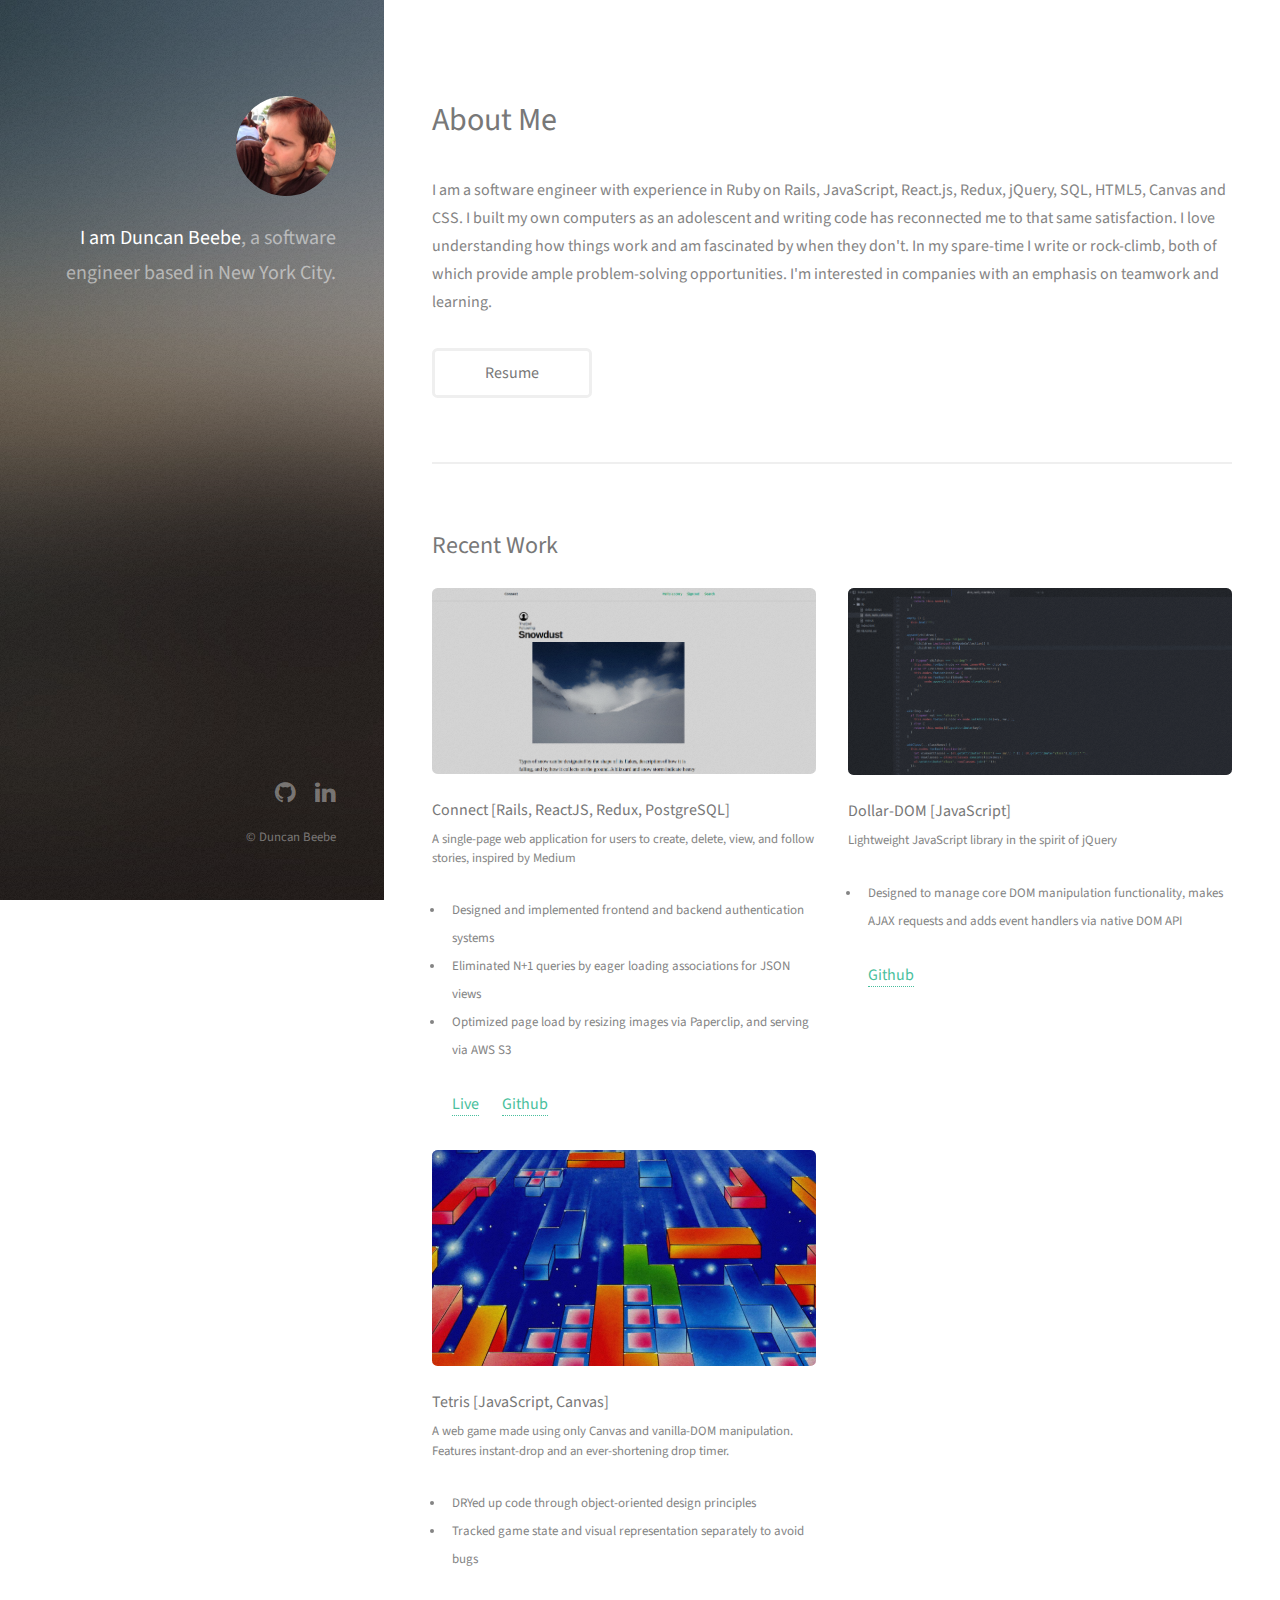
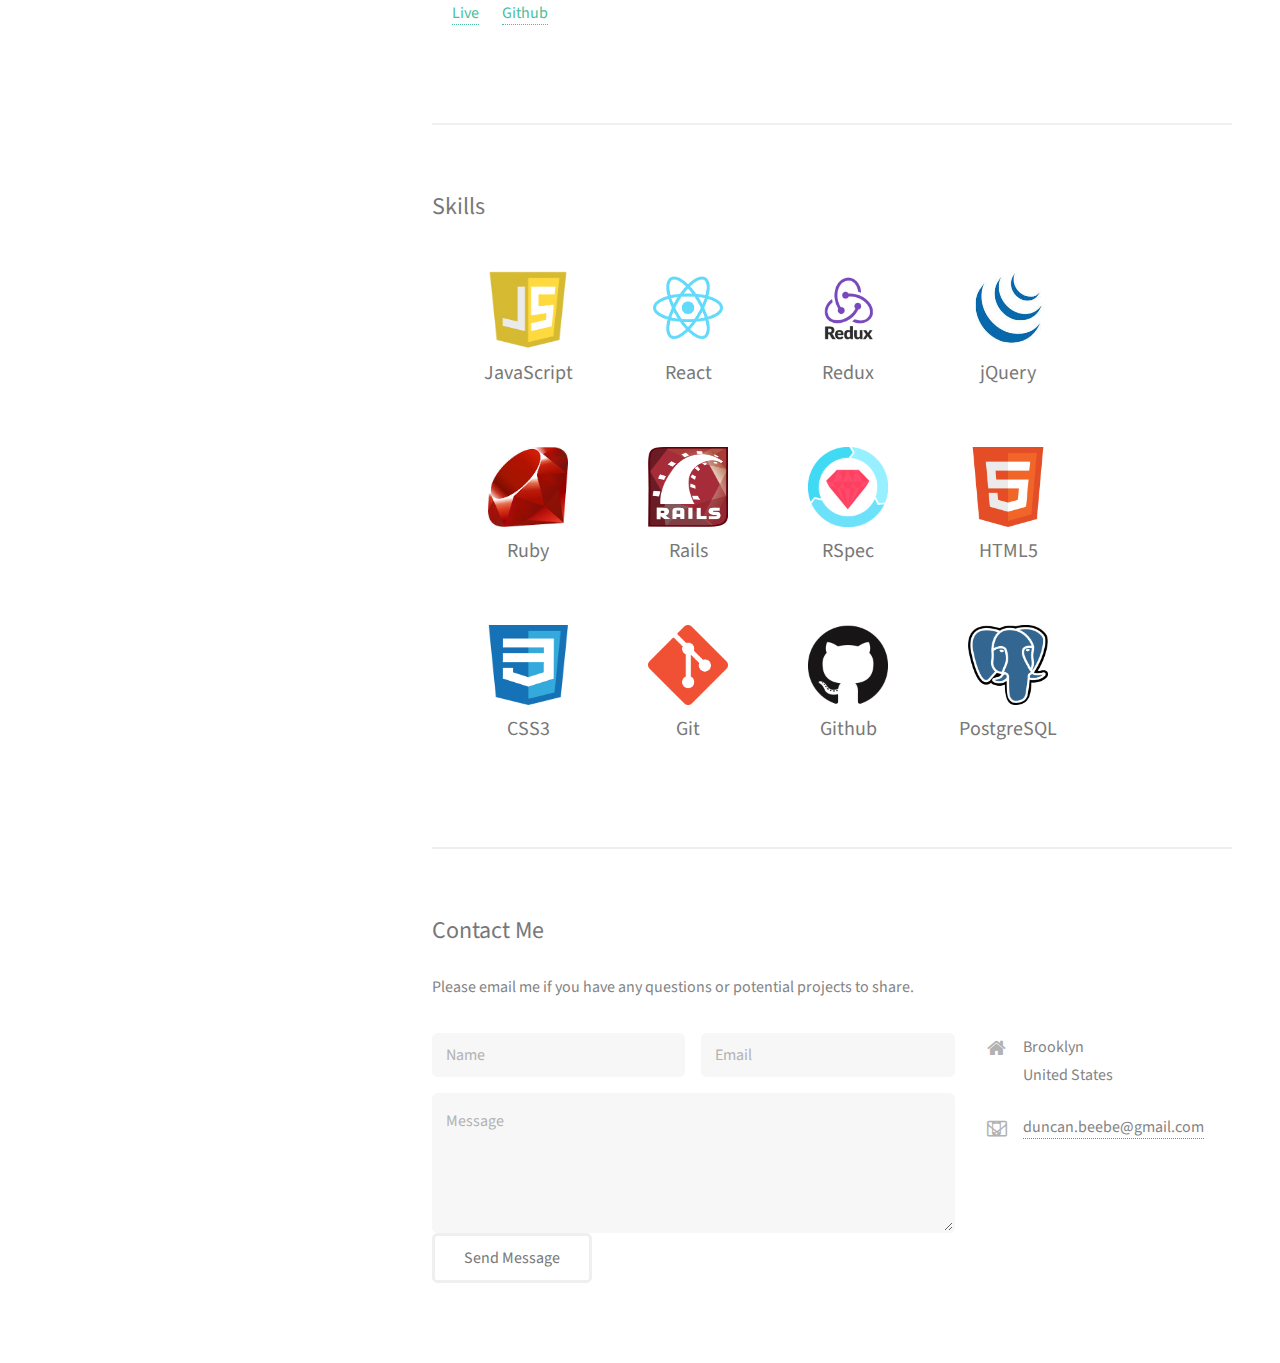
==== index.html @ 9288ba6b "update link" ====
<!DOCTYPE HTML>
<html>
	<head>
		<title>Duncan Beebe Portfolio</title>
		<meta charset="utf-8" />
		<meta name="viewport" content="width=device-width, initial-scale=1" />
		<!--[if lte IE 8]><script src="assets/js/ie/html5shiv.js"></script><![endif]-->
		<link rel="stylesheet" href="assets/css/main.css" />
		<link rel="apple-touch-icon" sizes="152x152" href="/apple-touch-icon.png">
		<link rel="icon" type="image/png" href="/favicon-32x32.png" sizes="32x32">
		<link rel="icon" type="image/png" href="/favicon-16x16.png" sizes="16x16">
		<link rel="manifest" href="/manifest.json">
		<link rel="mask-icon" href="/safari-pinned-tab.svg" color="#5bbad5">
		<meta name="theme-color" content="#ffffff">
		<!--[if lte IE 8]><link rel="stylesheet" href="assets/css/ie8.css" /><![endif]-->
		<base target="_top">
	</head>
	<body id="top">

		<!-- Header -->
			<header id="header">
				<div class="inner">
					<a href="#" class="image avatar"><img src="images/profile.jpeg" alt="" /></a>
					<h1><strong>I am Duncan Beebe</strong>,<br />
					a software engineer based in<br />
					New York City.</h1>
				</div>
			</header>

		<!-- Main -->
			<div id="main">

				<!-- One -->
					<section id="one">
						<header class="major">
							<h2>About Me</h2>
						</header>
						<p>I am a software engineer with experience in Ruby on Rails, JavaScript, React.js, Redux, jQuery, SQL, HTML5, Canvas and CSS. I built my own computers as an adolescent and writing code has reconnected me to that same satisfaction. I love understanding how things work and am fascinated by when they don't. In my spare-time I write or rock-climb, both of which provide ample problem-solving opportunities. I'm interested in companies with an emphasis on teamwork and learning.</p>
						<ul class="actions">
							<li><a href="assets/resources/resume.pdf" class="button">Resume</a></li>
						</ul>
					</section>

				<!-- Two -->
					<section id="two">
						<h2>Recent Work</h2>
						<div class="row">
							<article class="6u 12u$(xsmall) work-item">
								<a href="images/fulls/connect-screen.png" class="image fit thumb"><img src="images/thumbs/connect-screen-thumb.png" alt="" /></a>
								<h3>Connect [Rails, ReactJS, Redux, PostgreSQL]</h3>
								<p>A single-page web application for users to create, delete, view, and follow stories, inspired by Medium</p>
								<br>
								<p>
									<ul class='project_description'>
										<li>Designed and implemented frontend and backend authentication systems</li>
										<li>Eliminated N+1 queries by eager loading associations for JSON views</li>
										<li>Optimized page load by resizing images via Paperclip, and serving via AWS S3</li>
									</ul>
								</P>
								<a class='project_a'href="http://www.connect-app.org/">Live</a>
								<a class='project_a'href="https://github.com/duncanbb/connect">Github</a>
							</article>
							<article class="6u$ 12u$(xsmall) work-item">
								<a href="images/fulls/dollar-dom.png" class="image fit thumb"><img src="images/thumbs/dollar-dom.png" alt="" /></a>
								<h3>Dollar-DOM [JavaScript]</h3>
								<p>Lightweight JavaScript library in the spirit of jQuery</p>
								<br>
								<p>
									<ul class='project_description'>
										<li>Designed to manage core DOM manipulation functionality, makes AJAX requests and adds event handlers via native DOM API</li>
									</ul>
								</p>
								<a class='project_a'href="https://github.com/duncanbb/Dollar_DOM">Github</a>
							</article>
							<article class="6u 12u$(xsmall) work-item">
								<a href="images/fulls/tetris.jpg" class="image fit thumb"><img src="images/thumbs/tetris.jpg" alt="" /></a>
								<h3>Tetris [JavaScript, Canvas]</h3>
								<p>A web game made using only Canvas and vanilla-DOM manipulation. Features instant-drop and an ever-shortening drop timer.
								</p>
								<br>
								<p>
									<ul class='project_description'>
										<li>DRYed up code through object-oriented design principles</li>
										<li>Tracked game state and visual representation separately to avoid bugs</li>
									</ul>
								</p>
								<a class='project_a'href="http://www.duncanbeebe.com/tetris">Live</a>
								<a class='project_a'href="https://github.com/duncanbb/tetris">Github</a>
							</article>
						</div>
						<!-- <ul class="actions">
							<li><a href="#" class="button">Full Portfolio</a></li>
						</ul> -->
					</section>

					<section id='skills'>
						<h2>Skills</h2>
						<ul class='skills-list group'>
							<li><img src="images/thumbs/javascript.png"/><h3>JavaScript</h3></li>
							<li><img src="images/thumbs/react.png"/><h3>React</h3></li>
							<li><img src="images/thumbs/redux.png"/><h3>Redux</h3></li>
							<li><img src="images/thumbs/jquery.jpeg"/><h3>jQuery</h3></li>
							<li><img src="images/thumbs/ruby.jpeg"/><h3>Ruby</h3></li>
							<li><img src="images/thumbs/rails.png"/><h3>Rails</h3></li>
							<li><img src="images/thumbs/rspec.png"/><h3>RSpec</h3></li>
							<li><img src="images/thumbs/HTML5.png"/><h3>HTML5</h3></li>
							<li><img src="images/thumbs/css.png"/><h3>CSS3</h3></li>
							<li><img src="images/thumbs/git.png"/><h3>Git<h3/></li>
							<li><img src="images/thumbs/github.png"/><h3>Github</h3></li>
							<li><img src="images/thumbs/postgresql.png"/><h3>PostgreSQL</h3></li>
						</ul>
					</section>

				<!-- Three -->
					<section id="three">
						<h2>Contact Me</h2>
						<p>Please email me if you have any questions or potential projects to share.</p>
						<div class="row">
							<div class="8u 12u$(small)">
								<form action="https://formspree.io/duncan.beebe@gmail.com" method="POST">
									<div class="row uniform 50%">
										<div class="6u 12u$(xsmall)"><input type="text" name="name" id="name" placeholder="Name" /></div>
										<div class="6u$ 12u$(xsmall)"><input type="email" name="email" id="email" placeholder="Email" /></div>
										<div class="12u$"><textarea name="message" id="message" placeholder="Message" rows="4"></textarea></div>
									</div>
									<ul class="actions">
										<li><input type="submit" value="Send Message" /></li>
									</ul>
								</form>
							</div>
							<div class="4u$ 12u$(small)">
								<ul class="labeled-icons">
									<li>
										<h3 class="icon fa-home"><span class="label">Address</span></h3>
										Brooklyn<br />
										United States
									</li>
									<li>
										<h3 class="icon fa-mobile"><span class="label">Phone</span></h3>
									</li>
									<li>
										<h3 class="icon fa-envelope-o"><span class="label">Email</span></h3>
										<a href="mailto:duncan.beebe@gmail.com">duncan.beebe@gmail.com</a>
									</li>
								</ul>
							</div>
						</div>
					</section>



			</div>

		<!-- Footer -->
			<footer id="footer">
				<div class="inner">
					<ul class="icons">
						<li><a href="https://github.com/duncanbb" class="icon fa-github"><span class="label">Github</span></a></li>
						<li><a href="https://www.linkedin.com/in/duncan-beebe-251503101" class="icon fa-linkedin"><span class="label">LinkedIn</span></a></li>
						<!-- <li><a href="#" class="icon fa-dribbble"><span class="label">Dribbble</span></a></li> -->
						<!-- <li><a href="#" class="icon fa-envelope-o"><span class="label">Email</span></a></li> -->
					</ul>
					<ul class="copyright">
						<li>&copy; Duncan Beebe</li>
					</ul>
				</div>
			</footer>

		<!-- Scripts -->
			<script src="assets/js/jquery.min.js"></script>
			<script src="assets/js/jquery.poptrox.min.js"></script>
			<script src="assets/js/skel.min.js"></script>
			<script src="assets/js/util.js"></script>
			<!--[if lte IE 8]><script src="assets/js/ie/respond.min.js"></script><![endif]-->
			<script src="assets/js/main.js"></script>

	</body>
</html>
---- assets/css/main.css ----
@import url("font-awesome.min.css");
@import url("https://fonts.googleapis.com/css?family=Source+Sans+Pro:400,400italic");

/*
	Strata by HTML5 UP
	html5up.net | @ajlkn
	Free for personal and commercial use under the CCA 3.0 license (html5up.net/license)
*/

/* Reset */

	html, body, div, span, applet, object, iframe, h1, h2, h3, h4, h5, h6, p, blockquote, pre, a, abbr, acronym, address, big, cite, code, del, dfn, em, img, ins, kbd, q, s, samp, small, strike, strong, sub, sup, tt, var, b, u, i, center, dl, dt, dd, ol, ul, li, fieldset, form, label, legend, table, caption, tbody, tfoot, thead, tr, th, td, article, aside, canvas, details, embed, figure, figcaption, footer, header, hgroup, menu, nav, output, ruby, section, summary, time, mark, audio, video {
		margin: 0;
		padding: 0;
		border: 0;
		font-size: 100%;
		font: inherit;
		vertical-align: baseline;
	}

	article, aside, details, figcaption, figure, footer, header, hgroup, menu, nav, section {
		display: block;
	}

	body {
		line-height: 1;
	}

	ol, ul {
		list-style: none;
	}

	blockquote, q {
		quotes: none;
	}

	blockquote:before, blockquote:after, q:before, q:after {
		content: '';
		content: none;
	}

	table {
		border-collapse: collapse;
		border-spacing: 0;
	}

	body {
		-webkit-text-size-adjust: none;
	}

/* Box Model */

	*, *:before, *:after {
		-moz-box-sizing: border-box;
		-webkit-box-sizing: border-box;
		box-sizing: border-box;
	}

/* Containers */

	.container {
		margin-left: auto;
		margin-right: auto;
	}

	.container.\31 25\25 {
		width: 100%;
		max-width: 1200px;
		min-width: 960px;
	}

	.container.\37 5\25 {
		width: 720px;
	}

	.container.\35 0\25 {
		width: 480px;
	}

	.container.\32 5\25 {
		width: 240px;
	}

	.container {
		width: 960px;
	}

	@media screen and (max-width: 1800px) {

		.container.\31 25\25 {
			width: 100%;
			max-width: 1200px;
			min-width: 960px;
		}

		.container.\37 5\25 {
			width: 720px;
		}

		.container.\35 0\25 {
			width: 480px;
		}

		.container.\32 5\25 {
			width: 240px;
		}

		.container {
			width: 960px;
		}

	}

	@media screen and (max-width: 1280px) {

		.container.\31 25\25 {
			width: 100%;
			max-width: 1200px;
			min-width: 960px;
		}

		.container.\37 5\25 {
			width: 720px;
		}

		.container.\35 0\25 {
			width: 480px;
		}

		.container.\32 5\25 {
			width: 240px;
		}

		.container {
			width: 960px;
		}

	}

	@media screen and (max-width: 980px) {

		.container.\31 25\25 {
			width: 100%;
			max-width: 1200px;
			min-width: 960px;
		}

		.container.\37 5\25 {
			width: 720px;
		}

		.container.\35 0\25 {
			width: 480px;
		}

		.container.\32 5\25 {
			width: 240px;
		}

		.container {
			width: 960px;
		}

	}

	@media screen and (max-width: 736px) {

		.container.\31 25\25 {
			width: 100%;
			max-width: 1200px;
			min-width: 960px;
		}

		.container.\37 5\25 {
			width: 720px;
		}

		.container.\35 0\25 {
			width: 480px;
		}

		.container.\32 5\25 {
			width: 240px;
		}

		.container {
			width: 960px;
		}

	}

	@media screen and (max-width: 480px) {

		.container.\31 25\25 {
			width: 100%;
			max-width: 1200px;
			min-width: 960px;
		}

		.container.\37 5\25 {
			width: 720px;
		}

		.container.\35 0\25 {
			width: 480px;
		}

		.container.\32 5\25 {
			width: 240px;
		}

		.container {
			width: 960px;
		}

	}

/* Grid */

	.row {
		border-bottom: solid 1px transparent;
		-moz-box-sizing: border-box;
		-webkit-box-sizing: border-box;
		box-sizing: border-box;
	}

	.row > * {
		float: left;
		-moz-box-sizing: border-box;
		-webkit-box-sizing: border-box;
		box-sizing: border-box;
	}

	.row:after, .row:before {
		content: '';
		display: block;
		clear: both;
		height: 0;
	}

	.row.uniform > * > :first-child {
		margin-top: 0;
	}

	.row.uniform > * > :last-child {
		margin-bottom: 0;
	}

	.row.\30 \25 > * {
		padding: 0 0 0 0em;
	}

	.row.\30 \25 {
		margin: 0 0 -1px 0em;
	}

	.row.uniform.\30 \25 > * {
		padding: 0em 0 0 0em;
	}

	.row.uniform.\30 \25 {
		margin: 0em 0 -1px 0em;
	}

	.row > * {
		padding: 0 0 0 2.5em;
	}

	.row {
		margin: 0 0 -1px -2.5em;
	}

	.row.uniform > * {
		padding: 2.5em 0 0 2.5em;
	}

	.row.uniform {
		margin: -2.5em 0 -1px -2.5em;
	}

	.row.\32 00\25 > * {
		padding: 0 0 0 5em;
	}

	.row.\32 00\25 {
		margin: 0 0 -1px -5em;
	}

	.row.uniform.\32 00\25 > * {
		padding: 5em 0 0 5em;
	}

	.row.uniform.\32 00\25 {
		margin: -5em 0 -1px -5em;
	}

	.row.\31 50\25 > * {
		padding: 0 0 0 3.75em;
	}

	.row.\31 50\25 {
		margin: 0 0 -1px -3.75em;
	}

	.row.uniform.\31 50\25 > * {
		padding: 3.75em 0 0 3.75em;
	}

	.row.uniform.\31 50\25 {
		margin: -3.75em 0 -1px -3.75em;
	}

	.row.\35 0\25 > * {
		padding: 0 0 0 1.25em;
	}

	.row.\35 0\25 {
		margin: 0 0 -1px -1.25em;
	}

	.row.uniform.\35 0\25 > * {
		padding: 1.25em 0 0 1.25em;
	}

	.row.uniform.\35 0\25 {
		margin: -1.25em 0 -1px -1.25em;
	}

	.row.\32 5\25 > * {
		padding: 0 0 0 0.625em;
	}

	.row.\32 5\25 {
		margin: 0 0 -1px -0.625em;
	}

	.row.uniform.\32 5\25 > * {
		padding: 0.625em 0 0 0.625em;
	}

	.row.uniform.\32 5\25 {
		margin: -0.625em 0 -1px -0.625em;
	}

	.\31 2u, .\31 2u\24 {
		width: 100%;
		clear: none;
		margin-left: 0;
	}

	.\31 1u, .\31 1u\24 {
		width: 91.6666666667%;
		clear: none;
		margin-left: 0;
	}

	.\31 0u, .\31 0u\24 {
		width: 83.3333333333%;
		clear: none;
		margin-left: 0;
	}

	.\39 u, .\39 u\24 {
		width: 75%;
		clear: none;
		margin-left: 0;
	}

	.\38 u, .\38 u\24 {
		width: 66.6666666667%;
		clear: none;
		margin-left: 0;
	}

	.\37 u, .\37 u\24 {
		width: 58.3333333333%;
		clear: none;
		margin-left: 0;
	}

	.\36 u, .\36 u\24 {
		width: 50%;
		clear: none;
		margin-left: 0;
	}

	.\35 u, .\35 u\24 {
		width: 41.6666666667%;
		clear: none;
		margin-left: 0;
	}

	.\34 u, .\34 u\24 {
		width: 33.3333333333%;
		clear: none;
		margin-left: 0;
	}

	.\33 u, .\33 u\24 {
		width: 25%;
		clear: none;
		margin-left: 0;
	}

	.\32 u, .\32 u\24 {
		width: 16.6666666667%;
		clear: none;
		margin-left: 0;
	}

	.\31 u, .\31 u\24 {
		width: 8.3333333333%;
		clear: none;
		margin-left: 0;
	}

	.\31 2u\24 + *,
	.\31 1u\24 + *,
	.\31 0u\24 + *,
	.\39 u\24 + *,
	.\38 u\24 + *,
	.\37 u\24 + *,
	.\36 u\24 + *,
	.\35 u\24 + *,
	.\34 u\24 + *,
	.\33 u\24 + *,
	.\32 u\24 + *,
	.\31 u\24 + * {
		clear: left;
	}

	.\-11u {
		margin-left: 91.66667%;
	}

	.\-10u {
		margin-left: 83.33333%;
	}

	.\-9u {
		margin-left: 75%;
	}

	.\-8u {
		margin-left: 66.66667%;
	}

	.\-7u {
		margin-left: 58.33333%;
	}

	.\-6u {
		margin-left: 50%;
	}

	.\-5u {
		margin-left: 41.66667%;
	}

	.\-4u {
		margin-left: 33.33333%;
	}

	.\-3u {
		margin-left: 25%;
	}

	.\-2u {
		margin-left: 16.66667%;
	}

	.\-1u {
		margin-left: 8.33333%;
	}

	@media screen and (max-width: 1800px) {

		.row > * {
			padding: 0 0 0 2.5em;
		}

		.row {
			margin: 0 0 -1px -2.5em;
		}

		.row.uniform > * {
			padding: 2.5em 0 0 2.5em;
		}

		.row.uniform {
			margin: -2.5em 0 -1px -2.5em;
		}

		.row.\32 00\25 > * {
			padding: 0 0 0 5em;
		}

		.row.\32 00\25 {
			margin: 0 0 -1px -5em;
		}

		.row.uniform.\32 00\25 > * {
			padding: 5em 0 0 5em;
		}

		.row.uniform.\32 00\25 {
			margin: -5em 0 -1px -5em;
		}

		.row.\31 50\25 > * {
			padding: 0 0 0 3.75em;
		}

		.row.\31 50\25 {
			margin: 0 0 -1px -3.75em;
		}

		.row.uniform.\31 50\25 > * {
			padding: 3.75em 0 0 3.75em;
		}

		.row.uniform.\31 50\25 {
			margin: -3.75em 0 -1px -3.75em;
		}

		.row.\35 0\25 > * {
			padding: 0 0 0 1.25em;
		}

		.row.\35 0\25 {
			margin: 0 0 -1px -1.25em;
		}

		.row.uniform.\35 0\25 > * {
			padding: 1.25em 0 0 1.25em;
		}

		.row.uniform.\35 0\25 {
			margin: -1.25em 0 -1px -1.25em;
		}

		.row.\32 5\25 > * {
			padding: 0 0 0 0.625em;
		}

		.row.\32 5\25 {
			margin: 0 0 -1px -0.625em;
		}

		.row.uniform.\32 5\25 > * {
			padding: 0.625em 0 0 0.625em;
		}

		.row.uniform.\32 5\25 {
			margin: -0.625em 0 -1px -0.625em;
		}

		.\31 2u\28xlarge\29, .\31 2u\24\28xlarge\29 {
			width: 100%;
			clear: none;
			margin-left: 0;
		}

		.\31 1u\28xlarge\29, .\31 1u\24\28xlarge\29 {
			width: 91.6666666667%;
			clear: none;
			margin-left: 0;
		}

		.\31 0u\28xlarge\29, .\31 0u\24\28xlarge\29 {
			width: 83.3333333333%;
			clear: none;
			margin-left: 0;
		}

		.\39 u\28xlarge\29, .\39 u\24\28xlarge\29 {
			width: 75%;
			clear: none;
			margin-left: 0;
		}

		.\38 u\28xlarge\29, .\38 u\24\28xlarge\29 {
			width: 66.6666666667%;
			clear: none;
			margin-left: 0;
		}

		.\37 u\28xlarge\29, .\37 u\24\28xlarge\29 {
			width: 58.3333333333%;
			clear: none;
			margin-left: 0;
		}

		.\36 u\28xlarge\29, .\36 u\24\28xlarge\29 {
			width: 50%;
			clear: none;
			margin-left: 0;
		}

		.\35 u\28xlarge\29, .\35 u\24\28xlarge\29 {
			width: 41.6666666667%;
			clear: none;
			margin-left: 0;
		}

		.\34 u\28xlarge\29, .\34 u\24\28xlarge\29 {
			width: 33.3333333333%;
			clear: none;
			margin-left: 0;
		}

		.\33 u\28xlarge\29, .\33 u\24\28xlarge\29 {
			width: 25%;
			clear: none;
			margin-left: 0;
		}

		.\32 u\28xlarge\29, .\32 u\24\28xlarge\29 {
			width: 16.6666666667%;
			clear: none;
			margin-left: 0;
		}

		.\31 u\28xlarge\29, .\31 u\24\28xlarge\29 {
			width: 8.3333333333%;
			clear: none;
			margin-left: 0;
		}

		.\31 2u\24\28xlarge\29 + *,
		.\31 1u\24\28xlarge\29 + *,
		.\31 0u\24\28xlarge\29 + *,
		.\39 u\24\28xlarge\29 + *,
		.\38 u\24\28xlarge\29 + *,
		.\37 u\24\28xlarge\29 + *,
		.\36 u\24\28xlarge\29 + *,
		.\35 u\24\28xlarge\29 + *,
		.\34 u\24\28xlarge\29 + *,
		.\33 u\24\28xlarge\29 + *,
		.\32 u\24\28xlarge\29 + *,
		.\31 u\24\28xlarge\29 + * {
			clear: left;
		}

		.\-11u\28xlarge\29 {
			margin-left: 91.66667%;
		}

		.\-10u\28xlarge\29 {
			margin-left: 83.33333%;
		}

		.\-9u\28xlarge\29 {
			margin-left: 75%;
		}

		.\-8u\28xlarge\29 {
			margin-left: 66.66667%;
		}

		.\-7u\28xlarge\29 {
			margin-left: 58.33333%;
		}

		.\-6u\28xlarge\29 {
			margin-left: 50%;
		}

		.\-5u\28xlarge\29 {
			margin-left: 41.66667%;
		}

		.\-4u\28xlarge\29 {
			margin-left: 33.33333%;
		}

		.\-3u\28xlarge\29 {
			margin-left: 25%;
		}

		.\-2u\28xlarge\29 {
			margin-left: 16.66667%;
		}

		.\-1u\28xlarge\29 {
			margin-left: 8.33333%;
		}

	}

	@media screen and (max-width: 1280px) {

		.row > * {
			padding: 0 0 0 2em;
		}

		.row {
			margin: 0 0 -1px -2em;
		}

		.row.uniform > * {
			padding: 2em 0 0 2em;
		}

		.row.uniform {
			margin: -2em 0 -1px -2em;
		}

		.row.\32 00\25 > * {
			padding: 0 0 0 4em;
		}

		.row.\32 00\25 {
			margin: 0 0 -1px -4em;
		}

		.row.uniform.\32 00\25 > * {
			padding: 4em 0 0 4em;
		}

		.row.uniform.\32 00\25 {
			margin: -4em 0 -1px -4em;
		}

		.row.\31 50\25 > * {
			padding: 0 0 0 3em;
		}

		.row.\31 50\25 {
			margin: 0 0 -1px -3em;
		}

		.row.uniform.\31 50\25 > * {
			padding: 3em 0 0 3em;
		}

		.row.uniform.\31 50\25 {
			margin: -3em 0 -1px -3em;
		}

		.row.\35 0\25 > * {
			padding: 0 0 0 1em;
		}

		.row.\35 0\25 {
			margin: 0 0 -1px -1em;
		}

		.row.uniform.\35 0\25 > * {
			padding: 1em 0 0 1em;
		}

		.row.uniform.\35 0\25 {
			margin: -1em 0 -1px -1em;
		}

		.row.\32 5\25 > * {
			padding: 0 0 0 0.5em;
		}

		.row.\32 5\25 {
			margin: 0 0 -1px -0.5em;
		}

		.row.uniform.\32 5\25 > * {
			padding: 0.5em 0 0 0.5em;
		}

		.row.uniform.\32 5\25 {
			margin: -0.5em 0 -1px -0.5em;
		}

		.\31 2u\28large\29, .\31 2u\24\28large\29 {
			width: 100%;
			clear: none;
			margin-left: 0;
		}

		.\31 1u\28large\29, .\31 1u\24\28large\29 {
			width: 91.6666666667%;
			clear: none;
			margin-left: 0;
		}

		.\31 0u\28large\29, .\31 0u\24\28large\29 {
			width: 83.3333333333%;
			clear: none;
			margin-left: 0;
		}

		.\39 u\28large\29, .\39 u\24\28large\29 {
			width: 75%;
			clear: none;
			margin-left: 0;
		}

		.\38 u\28large\29, .\38 u\24\28large\29 {
			width: 66.6666666667%;
			clear: none;
			margin-left: 0;
		}

		.\37 u\28large\29, .\37 u\24\28large\29 {
			width: 58.3333333333%;
			clear: none;
			margin-left: 0;
		}

		.\36 u\28large\29, .\36 u\24\28large\29 {
			width: 50%;
			clear: none;
			margin-left: 0;
		}

		.\35 u\28large\29, .\35 u\24\28large\29 {
			width: 41.6666666667%;
			clear: none;
			margin-left: 0;
		}

		.\34 u\28large\29, .\34 u\24\28large\29 {
			width: 33.3333333333%;
			clear: none;
			margin-left: 0;
		}

		.\33 u\28large\29, .\33 u\24\28large\29 {
			width: 25%;
			clear: none;
			margin-left: 0;
		}

		.\32 u\28large\29, .\32 u\24\28large\29 {
			width: 16.6666666667%;
			clear: none;
			margin-left: 0;
		}

		.\31 u\28large\29, .\31 u\24\28large\29 {
			width: 8.3333333333%;
			clear: none;
			margin-left: 0;
		}

		.\31 2u\24\28large\29 + *,
		.\31 1u\24\28large\29 + *,
		.\31 0u\24\28large\29 + *,
		.\39 u\24\28large\29 + *,
		.\38 u\24\28large\29 + *,
		.\37 u\24\28large\29 + *,
		.\36 u\24\28large\29 + *,
		.\35 u\24\28large\29 + *,
		.\34 u\24\28large\29 + *,
		.\33 u\24\28large\29 + *,
		.\32 u\24\28large\29 + *,
		.\31 u\24\28large\29 + * {
			clear: left;
		}

		.\-11u\28large\29 {
			margin-left: 91.66667%;
		}

		.\-10u\28large\29 {
			margin-left: 83.33333%;
		}

		.\-9u\28large\29 {
			margin-left: 75%;
		}

		.\-8u\28large\29 {
			margin-left: 66.66667%;
		}

		.\-7u\28large\29 {
			margin-left: 58.33333%;
		}

		.\-6u\28large\29 {
			margin-left: 50%;
		}

		.\-5u\28large\29 {
			margin-left: 41.66667%;
		}

		.\-4u\28large\29 {
			margin-left: 33.33333%;
		}

		.\-3u\28large\29 {
			margin-left: 25%;
		}

		.\-2u\28large\29 {
			margin-left: 16.66667%;
		}

		.\-1u\28large\29 {
			margin-left: 8.33333%;
		}

	}

	@media screen and (max-width: 980px) {

		.row > * {
			padding: 0 0 0 2em;
		}

		.row {
			margin: 0 0 -1px -2em;
		}

		.row.uniform > * {
			padding: 2em 0 0 2em;
		}

		.row.uniform {
			margin: -2em 0 -1px -2em;
		}

		.row.\32 00\25 > * {
			padding: 0 0 0 4em;
		}

		.row.\32 00\25 {
			margin: 0 0 -1px -4em;
		}

		.row.uniform.\32 00\25 > * {
			padding: 4em 0 0 4em;
		}

		.row.uniform.\32 00\25 {
			margin: -4em 0 -1px -4em;
		}

		.row.\31 50\25 > * {
			padding: 0 0 0 3em;
		}

		.row.\31 50\25 {
			margin: 0 0 -1px -3em;
		}

		.row.uniform.\31 50\25 > * {
			padding: 3em 0 0 3em;
		}

		.row.uniform.\31 50\25 {
			margin: -3em 0 -1px -3em;
		}

		.row.\35 0\25 > * {
			padding: 0 0 0 1em;
		}

		.row.\35 0\25 {
			margin: 0 0 -1px -1em;
		}

		.row.uniform.\35 0\25 > * {
			padding: 1em 0 0 1em;
		}

		.row.uniform.\35 0\25 {
			margin: -1em 0 -1px -1em;
		}

		.row.\32 5\25 > * {
			padding: 0 0 0 0.5em;
		}

		.row.\32 5\25 {
			margin: 0 0 -1px -0.5em;
		}

		.row.uniform.\32 5\25 > * {
			padding: 0.5em 0 0 0.5em;
		}

		.row.uniform.\32 5\25 {
			margin: -0.5em 0 -1px -0.5em;
		}

		.\31 2u\28medium\29, .\31 2u\24\28medium\29 {
			width: 100%;
			clear: none;
			margin-left: 0;
		}

		.\31 1u\28medium\29, .\31 1u\24\28medium\29 {
			width: 91.6666666667%;
			clear: none;
			margin-left: 0;
		}

		.\31 0u\28medium\29, .\31 0u\24\28medium\29 {
			width: 83.3333333333%;
			clear: none;
			margin-left: 0;
		}

		.\39 u\28medium\29, .\39 u\24\28medium\29 {
			width: 75%;
			clear: none;
			margin-left: 0;
		}

		.\38 u\28medium\29, .\38 u\24\28medium\29 {
			width: 66.6666666667%;
			clear: none;
			margin-left: 0;
		}

		.\37 u\28medium\29, .\37 u\24\28medium\29 {
			width: 58.3333333333%;
			clear: none;
			margin-left: 0;
		}

		.\36 u\28medium\29, .\36 u\24\28medium\29 {
			width: 50%;
			clear: none;
			margin-left: 0;
		}

		.\35 u\28medium\29, .\35 u\24\28medium\29 {
			width: 41.6666666667%;
			clear: none;
			margin-left: 0;
		}

		.\34 u\28medium\29, .\34 u\24\28medium\29 {
			width: 33.3333333333%;
			clear: none;
			margin-left: 0;
		}

		.\33 u\28medium\29, .\33 u\24\28medium\29 {
			width: 25%;
			clear: none;
			margin-left: 0;
		}

		.\32 u\28medium\29, .\32 u\24\28medium\29 {
			width: 16.6666666667%;
			clear: none;
			margin-left: 0;
		}

		.\31 u\28medium\29, .\31 u\24\28medium\29 {
			width: 8.3333333333%;
			clear: none;
			margin-left: 0;
		}

		.\31 2u\24\28medium\29 + *,
		.\31 1u\24\28medium\29 + *,
		.\31 0u\24\28medium\29 + *,
		.\39 u\24\28medium\29 + *,
		.\38 u\24\28medium\29 + *,
		.\37 u\24\28medium\29 + *,
		.\36 u\24\28medium\29 + *,
		.\35 u\24\28medium\29 + *,
		.\34 u\24\28medium\29 + *,
		.\33 u\24\28medium\29 + *,
		.\32 u\24\28medium\29 + *,
		.\31 u\24\28medium\29 + * {
			clear: left;
		}

		.\-11u\28medium\29 {
			margin-left: 91.66667%;
		}

		.\-10u\28medium\29 {
			margin-left: 83.33333%;
		}

		.\-9u\28medium\29 {
			margin-left: 75%;
		}

		.\-8u\28medium\29 {
			margin-left: 66.66667%;
		}

		.\-7u\28medium\29 {
			margin-left: 58.33333%;
		}

		.\-6u\28medium\29 {
			margin-left: 50%;
		}

		.\-5u\28medium\29 {
			margin-left: 41.66667%;
		}

		.\-4u\28medium\29 {
			margin-left: 33.33333%;
		}

		.\-3u\28medium\29 {
			margin-left: 25%;
		}

		.\-2u\28medium\29 {
			margin-left: 16.66667%;
		}

		.\-1u\28medium\29 {
			margin-left: 8.33333%;
		}

	}

	@media screen and (max-width: 736px) {

		.row > * {
			padding: 0 0 0 1.5em;
		}

		.row {
			margin: 0 0 -1px -1.5em;
		}

		.row.uniform > * {
			padding: 1.5em 0 0 1.5em;
		}

		.row.uniform {
			margin: -1.5em 0 -1px -1.5em;
		}

		.row.\32 00\25 > * {
			padding: 0 0 0 3em;
		}

		.row.\32 00\25 {
			margin: 0 0 -1px -3em;
		}

		.row.uniform.\32 00\25 > * {
			padding: 3em 0 0 3em;
		}

		.row.uniform.\32 00\25 {
			margin: -3em 0 -1px -3em;
		}

		.row.\31 50\25 > * {
			padding: 0 0 0 2.25em;
		}

		.row.\31 50\25 {
			margin: 0 0 -1px -2.25em;
		}

		.row.uniform.\31 50\25 > * {
			padding: 2.25em 0 0 2.25em;
		}

		.row.uniform.\31 50\25 {
			margin: -2.25em 0 -1px -2.25em;
		}

		.row.\35 0\25 > * {
			padding: 0 0 0 0.75em;
		}

		.row.\35 0\25 {
			margin: 0 0 -1px -0.75em;
		}

		.row.uniform.\35 0\25 > * {
			padding: 0.75em 0 0 0.75em;
		}

		.row.uniform.\35 0\25 {
			margin: -0.75em 0 -1px -0.75em;
		}

		.row.\32 5\25 > * {
			padding: 0 0 0 0.375em;
		}

		.row.\32 5\25 {
			margin: 0 0 -1px -0.375em;
		}

		.row.uniform.\32 5\25 > * {
			padding: 0.375em 0 0 0.375em;
		}

		.row.uniform.\32 5\25 {
			margin: -0.375em 0 -1px -0.375em;
		}

		.\31 2u\28small\29, .\31 2u\24\28small\29 {
			width: 100%;
			clear: none;
			margin-left: 0;
		}

		.\31 1u\28small\29, .\31 1u\24\28small\29 {
			width: 91.6666666667%;
			clear: none;
			margin-left: 0;
		}

		.\31 0u\28small\29, .\31 0u\24\28small\29 {
			width: 83.3333333333%;
			clear: none;
			margin-left: 0;
		}

		.\39 u\28small\29, .\39 u\24\28small\29 {
			width: 75%;
			clear: none;
			margin-left: 0;
		}

		.\38 u\28small\29, .\38 u\24\28small\29 {
			width: 66.6666666667%;
			clear: none;
			margin-left: 0;
		}

		.\37 u\28small\29, .\37 u\24\28small\29 {
			width: 58.3333333333%;
			clear: none;
			margin-left: 0;
		}

		.\36 u\28small\29, .\36 u\24\28small\29 {
			width: 50%;
			clear: none;
			margin-left: 0;
		}

		.\35 u\28small\29, .\35 u\24\28small\29 {
			width: 41.6666666667%;
			clear: none;
			margin-left: 0;
		}

		.\34 u\28small\29, .\34 u\24\28small\29 {
			width: 33.3333333333%;
			clear: none;
			margin-left: 0;
		}

		.\33 u\28small\29, .\33 u\24\28small\29 {
			width: 25%;
			clear: none;
			margin-left: 0;
		}

		.\32 u\28small\29, .\32 u\24\28small\29 {
			width: 16.6666666667%;
			clear: none;
			margin-left: 0;
		}

		.\31 u\28small\29, .\31 u\24\28small\29 {
			width: 8.3333333333%;
			clear: none;
			margin-left: 0;
		}

		.\31 2u\24\28small\29 + *,
		.\31 1u\24\28small\29 + *,
		.\31 0u\24\28small\29 + *,
		.\39 u\24\28small\29 + *,
		.\38 u\24\28small\29 + *,
		.\37 u\24\28small\29 + *,
		.\36 u\24\28small\29 + *,
		.\35 u\24\28small\29 + *,
		.\34 u\24\28small\29 + *,
		.\33 u\24\28small\29 + *,
		.\32 u\24\28small\29 + *,
		.\31 u\24\28small\29 + * {
			clear: left;
		}

		.\-11u\28small\29 {
			margin-left: 91.66667%;
		}

		.\-10u\28small\29 {
			margin-left: 83.33333%;
		}

		.\-9u\28small\29 {
			margin-left: 75%;
		}

		.\-8u\28small\29 {
			margin-left: 66.66667%;
		}

		.\-7u\28small\29 {
			margin-left: 58.33333%;
		}

		.\-6u\28small\29 {
			margin-left: 50%;
		}

		.\-5u\28small\29 {
			margin-left: 41.66667%;
		}

		.\-4u\28small\29 {
			margin-left: 33.33333%;
		}

		.\-3u\28small\29 {
			margin-left: 25%;
		}

		.\-2u\28small\29 {
			margin-left: 16.66667%;
		}

		.\-1u\28small\29 {
			margin-left: 8.33333%;
		}

	}

	@media screen and (max-width: 480px) {

		.row > * {
			padding: 0 0 0 1.5em;
		}

		.row {
			margin: 0 0 -1px -1.5em;
		}

		.row.uniform > * {
			padding: 1.5em 0 0 1.5em;
		}

		.row.uniform {
			margin: -1.5em 0 -1px -1.5em;
		}

		.row.\32 00\25 > * {
			padding: 0 0 0 3em;
		}

		.row.\32 00\25 {
			margin: 0 0 -1px -3em;
		}

		.row.uniform.\32 00\25 > * {
			padding: 3em 0 0 3em;
		}

		.row.uniform.\32 00\25 {
			margin: -3em 0 -1px -3em;
		}

		.row.\31 50\25 > * {
			padding: 0 0 0 2.25em;
		}

		.row.\31 50\25 {
			margin: 0 0 -1px -2.25em;
		}

		.row.uniform.\31 50\25 > * {
			padding: 2.25em 0 0 2.25em;
		}

		.row.uniform.\31 50\25 {
			margin: -2.25em 0 -1px -2.25em;
		}

		.row.\35 0\25 > * {
			padding: 0 0 0 0.75em;
		}

		.row.\35 0\25 {
			margin: 0 0 -1px -0.75em;
		}

		.row.uniform.\35 0\25 > * {
			padding: 0.75em 0 0 0.75em;
		}

		.row.uniform.\35 0\25 {
			margin: -0.75em 0 -1px -0.75em;
		}

		.row.\32 5\25 > * {
			padding: 0 0 0 0.375em;
		}

		.row.\32 5\25 {
			margin: 0 0 -1px -0.375em;
		}

		.row.uniform.\32 5\25 > * {
			padding: 0.375em 0 0 0.375em;
		}

		.row.uniform.\32 5\25 {
			margin: -0.375em 0 -1px -0.375em;
		}

		.\31 2u\28xsmall\29, .\31 2u\24\28xsmall\29 {
			width: 100%;
			clear: none;
			margin-left: 0;
		}

		.\31 1u\28xsmall\29, .\31 1u\24\28xsmall\29 {
			width: 91.6666666667%;
			clear: none;
			margin-left: 0;
		}

		.\31 0u\28xsmall\29, .\31 0u\24\28xsmall\29 {
			width: 83.3333333333%;
			clear: none;
			margin-left: 0;
		}

		.\39 u\28xsmall\29, .\39 u\24\28xsmall\29 {
			width: 75%;
			clear: none;
			margin-left: 0;
		}

		.\38 u\28xsmall\29, .\38 u\24\28xsmall\29 {
			width: 66.6666666667%;
			clear: none;
			margin-left: 0;
		}

		.\37 u\28xsmall\29, .\37 u\24\28xsmall\29 {
			width: 58.3333333333%;
			clear: none;
			margin-left: 0;
		}

		.\36 u\28xsmall\29, .\36 u\24\28xsmall\29 {
			width: 50%;
			clear: none;
			margin-left: 0;
		}

		.\35 u\28xsmall\29, .\35 u\24\28xsmall\29 {
			width: 41.6666666667%;
			clear: none;
			margin-left: 0;
		}

		.\34 u\28xsmall\29, .\34 u\24\28xsmall\29 {
			width: 33.3333333333%;
			clear: none;
			margin-left: 0;
		}

		.\33 u\28xsmall\29, .\33 u\24\28xsmall\29 {
			width: 25%;
			clear: none;
			margin-left: 0;
		}

		.\32 u\28xsmall\29, .\32 u\24\28xsmall\29 {
			width: 16.6666666667%;
			clear: none;
			margin-left: 0;
		}

		.\31 u\28xsmall\29, .\31 u\24\28xsmall\29 {
			width: 8.3333333333%;
			clear: none;
			margin-left: 0;
		}

		.\31 2u\24\28xsmall\29 + *,
		.\31 1u\24\28xsmall\29 + *,
		.\31 0u\24\28xsmall\29 + *,
		.\39 u\24\28xsmall\29 + *,
		.\38 u\24\28xsmall\29 + *,
		.\37 u\24\28xsmall\29 + *,
		.\36 u\24\28xsmall\29 + *,
		.\35 u\24\28xsmall\29 + *,
		.\34 u\24\28xsmall\29 + *,
		.\33 u\24\28xsmall\29 + *,
		.\32 u\24\28xsmall\29 + *,
		.\31 u\24\28xsmall\29 + * {
			clear: left;
		}

		.\-11u\28xsmall\29 {
			margin-left: 91.66667%;
		}

		.\-10u\28xsmall\29 {
			margin-left: 83.33333%;
		}

		.\-9u\28xsmall\29 {
			margin-left: 75%;
		}

		.\-8u\28xsmall\29 {
			margin-left: 66.66667%;
		}

		.\-7u\28xsmall\29 {
			margin-left: 58.33333%;
		}

		.\-6u\28xsmall\29 {
			margin-left: 50%;
		}

		.\-5u\28xsmall\29 {
			margin-left: 41.66667%;
		}

		.\-4u\28xsmall\29 {
			margin-left: 33.33333%;
		}

		.\-3u\28xsmall\29 {
			margin-left: 25%;
		}

		.\-2u\28xsmall\29 {
			margin-left: 16.66667%;
		}

		.\-1u\28xsmall\29 {
			margin-left: 8.33333%;
		}

	}

/* Basic */

	body {
		background: #fff;
	}

		body.is-loading *, body.is-loading *:before, body.is-loading *:after {
			-moz-animation: none !important;
			-webkit-animation: none !important;
			-ms-animation: none !important;
			animation: none !important;
			-moz-transition: none !important;
			-webkit-transition: none !important;
			-ms-transition: none !important;
			transition: none !important;
		}

	body, input, select, textarea {
		color: #848484;
		font-family: "Source Sans Pro", Helvetica, sans-serif;
		font-size: 16pt;
		font-weight: 400;
		line-height: 1.75em;
	}

	a {
		-moz-transition: color 0.2s ease-in-out, border-color 0.2s ease-in-out;
		-webkit-transition: color 0.2s ease-in-out, border-color 0.2s ease-in-out;
		-ms-transition: color 0.2s ease-in-out, border-color 0.2s ease-in-out;
		transition: color 0.2s ease-in-out, border-color 0.2s ease-in-out;
		border-bottom: dotted 1px;
		color: #49bf9d;
		text-decoration: none;
	}

		a:hover {
			border-bottom-color: transparent;
			color: #49bf9d !important;
			text-decoration: none;
		}

	strong, b {
		color: #787878;
		font-weight: 400;
	}

	em, i {
		font-style: italic;
	}

	p {
		margin: 0 0 2em 0;
	}

	h1, h2, h3, h4, h5, h6 {
		color: #787878;
		font-weight: 400;
		line-height: 1em;
		margin: 0 0 1em 0;
	}

		h1 a, h2 a, h3 a, h4 a, h5 a, h6 a {
			color: inherit;
			text-decoration: none;
		}

	h1 {
		font-size: 2em;
		line-height: 1.5em;
	}

	h2 {
		font-size: 1.5em;
		line-height: 1.5em;
	}

	h3 {
		font-size: 1.25em;
		line-height: 1.5em;
	}

	h4 {
		font-size: 1.1em;
		line-height: 1.5em;
	}

	h5 {
		font-size: 0.9em;
		line-height: 1.5em;
	}

	h6 {
		font-size: 0.7em;
		line-height: 1.5em;
	}

	sub {
		font-size: 0.8em;
		position: relative;
		top: 0.5em;
	}

	sup {
		font-size: 0.8em;
		position: relative;
		top: -0.5em;
	}

	hr {
		border: 0;
		border-bottom: solid 2px #efefef;
		margin: 2em 0;
	}

		hr.major {
			margin: 3em 0;
		}

	blockquote {
		border-left: solid 6px #efefef;
		font-style: italic;
		margin: 0 0 2em 0;
		padding: 0.5em 0 0.5em 1.5em;
	}

	code {
		background: #f7f7f7;
		border-radius: 0.35em;
		border: solid 2px #efefef;
		font-family: "Courier New", monospace;
		font-size: 0.9em;
		margin: 0 0.25em;
		padding: 0.25em 0.65em;
	}

	pre {
		-webkit-overflow-scrolling: touch;
		font-family: "Courier New", monospace;
		font-size: 0.9em;
		margin: 0 0 2em 0;
	}

		pre code {
			display: block;
			line-height: 1.75em;
			padding: 1em 1.5em;
			overflow-x: auto;
		}

	.align-left {
		text-align: left;
	}

	.align-center {
		text-align: center;
	}

	.align-right {
		text-align: right;
	}

/* Section/Article */

	section.special, article.special {
		text-align: center;
	}

	header p {
		color: #b2b2b2;
		position: relative;
		margin: 0 0 1.5em 0;
	}

	header h2 + p {
		font-size: 1.25em;
		margin-top: -1em;
		line-height: 1.5em;
	}

	header h3 + p {
		font-size: 1.1em;
		margin-top: -0.8em;
		line-height: 1.5em;
	}

	header h4 + p,
	header h5 + p,
	header h6 + p {
		font-size: 0.9em;
		margin-top: -0.6em;
		line-height: 1.5em;
	}

	header.major h2 {
		font-size: 2em;
	}

/* Form */

	form {
		margin: 0 0 2em 0;
	}

	label {
		color: #787878;
		display: block;
		font-size: 0.9em;
		font-weight: 400;
		margin: 0 0 1em 0;
	}

	input[type="text"],
	input[type="password"],
	input[type="email"],
	select,
	textarea {
		-moz-appearance: none;
		-webkit-appearance: none;
		-ms-appearance: none;
		appearance: none;
		background: #f7f7f7;
		border-radius: 0.35em;
		border: solid 2px transparent;
		color: inherit;
		display: block;
		outline: 0;
		padding: 0 0.75em;
		text-decoration: none;
		width: 100%;
	}

		input[type="text"]:invalid,
		input[type="password"]:invalid,
		input[type="email"]:invalid,
		select:invalid,
		textarea:invalid {
			box-shadow: none;
		}

		input[type="text"]:focus,
		input[type="password"]:focus,
		input[type="email"]:focus,
		select:focus,
		textarea:focus {
			border-color: #49bf9d;
		}

	.select-wrapper {
		text-decoration: none;
		display: block;
		position: relative;
	}

		.select-wrapper:before {
			-moz-osx-font-smoothing: grayscale;
			-webkit-font-smoothing: antialiased;
			font-family: FontAwesome;
			font-style: normal;
			font-weight: normal;
			text-transform: none !important;
		}

		.select-wrapper:before {
			color: #dfdfdf;
			content: '\f078';
			display: block;
			height: 2.75em;
			line-height: 2.75em;
			pointer-events: none;
			position: absolute;
			right: 0;
			text-align: center;
			top: 0;
			width: 2.75em;
		}

		.select-wrapper select::-ms-expand {
			display: none;
		}

	input[type="text"],
	input[type="password"],
	input[type="email"],
	select {
		height: 2.75em;
	}

	textarea {
		padding: 0.75em;
	}

	input[type="checkbox"],
	input[type="radio"] {
		-moz-appearance: none;
		-webkit-appearance: none;
		-ms-appearance: none;
		appearance: none;
		display: block;
		float: left;
		margin-right: -2em;
		opacity: 0;
		width: 1em;
		z-index: -1;
	}

		input[type="checkbox"] + label,
		input[type="radio"] + label {
			text-decoration: none;
			color: #a2a2a2;
			cursor: pointer;
			display: inline-block;
			font-size: 1em;
			font-weight: 400;
			padding-left: 2.4em;
			padding-right: 0.75em;
			position: relative;
		}

			input[type="checkbox"] + label:before,
			input[type="radio"] + label:before {
				-moz-osx-font-smoothing: grayscale;
				-webkit-font-smoothing: antialiased;
				font-family: FontAwesome;
				font-style: normal;
				font-weight: normal;
				text-transform: none !important;
			}

			input[type="checkbox"] + label:before,
			input[type="radio"] + label:before {
				background: #f7f7f7;
				border-radius: 0.35em;
				border: solid 2px transparent;
				content: '';
				display: inline-block;
				height: 1.65em;
				left: 0;
				line-height: 1.58125em;
				position: absolute;
				text-align: center;
				top: 0;
				width: 1.65em;
			}

		input[type="checkbox"]:checked + label:before,
		input[type="radio"]:checked + label:before {
			background: #787878;
			border-color: #787878;
			color: #fff;
			content: '\f00c';
		}

		input[type="checkbox"]:focus + label:before,
		input[type="radio"]:focus + label:before {
			border-color: #49bf9d;
		}

	input[type="checkbox"] + label:before {
		border-radius: 0.35em;
	}

	input[type="radio"] + label:before {
		border-radius: 100%;
	}

	::-webkit-input-placeholder {
		color: #b2b2b2 !important;
		opacity: 1.0;
	}

	:-moz-placeholder {
		color: #b2b2b2 !important;
		opacity: 1.0;
	}

	::-moz-placeholder {
		color: #b2b2b2 !important;
		opacity: 1.0;
	}

	:-ms-input-placeholder {
		color: #b2b2b2 !important;
		opacity: 1.0;
	}

	.formerize-placeholder {
		color: #b2b2b2 !important;
		opacity: 1.0;
	}

/* Box */

	.box {
		border-radius: 0.35em;
		border: solid 2px #efefef;
		margin-bottom: 2em;
		padding: 1.5em;
	}

		.box > :last-child,
		.box > :last-child > :last-child,
		.box > :last-child > :last-child > :last-child {
			margin-bottom: 0;
		}

		.box.alt {
			border: 0;
			border-radius: 0;
			padding: 0;
		}

/* Icon */

	.icon {
		text-decoration: none;
		border-bottom: none;
		position: relative;
	}

		.icon:before {
			-moz-osx-font-smoothing: grayscale;
			-webkit-font-smoothing: antialiased;
			font-family: FontAwesome;
			font-style: normal;
			font-weight: normal;
			text-transform: none !important;
		}

		.icon > .label {
			display: none;
		}

/* Image */

	.image {
		border-radius: 0.35em;
		border: 0;
		display: inline-block;
		position: relative;
	}

		.image:before {
			-moz-transition: opacity 0.2s ease-in-out;
			-webkit-transition: opacity 0.2s ease-in-out;
			-ms-transition: opacity 0.2s ease-in-out;
			transition: opacity 0.2s ease-in-out;
			background: url("images/overlay.png");
			border-radius: 0.35em;
			content: '';
			display: block;
			height: 100%;
			left: 0;
			opacity: 0.5;
			position: absolute;
			top: 0;
			width: 100%;
		}

		.image.thumb {
			text-align: center;
		}

			.image.thumb:after {
				-moz-transition: opacity 0.2s ease-in-out;
				-webkit-transition: opacity 0.2s ease-in-out;
				-ms-transition: opacity 0.2s ease-in-out;
				transition: opacity 0.2s ease-in-out;
				border-radius: 0.35em;
				border: solid 3px rgba(255, 255, 255, 0.5);
				color: #fff;
				content: 'View';
				display: inline-block;
				font-size: 0.8em;
				font-weight: 400;
				left: 50%;
				line-height: 2.25em;
				margin: -1.25em 0 0 -3em;
				opacity: 0;
				padding: 0 1.5em;
				position: absolute;
				text-align: center;
				text-decoration: none;
				top: 50%;
				white-space: nowrap;
			}

			.image.thumb:hover:after {
				opacity: 1.0;
			}

			.image.thumb:hover:before {
				background: url("images/overlay.png"), url("images/overlay.png");
				opacity: 1.0;
			}

		.image img {
			border-radius: 0.35em;
			display: block;
		}

		.image.left {
			float: left;
			margin: 0 1.5em 1em 0;
			top: 0.25em;
		}

		.image.right {
			float: right;
			margin: 0 0 1em 1.5em;
			top: 0.25em;
		}

		.image.left, .image.right {
			max-width: 40%;
		}

			.image.left img, .image.right img {
				width: 100%;
			}

		.image.fit {
			display: block;
			margin: 0 0 2em 0;
			width: 100%;
		}

			.image.fit img {
				width: 100%;
			}

		.image.avatar {
			border-radius: 100%;
		}

			.image.avatar:before {
				display: none;
			}

			.image.avatar img {
				border-radius: 100%;
				width: 100%;
			}

/* List */

	ol {
		list-style: decimal;
		margin: 0 0 2em 0;
		padding-left: 1.25em;
	}

		ol li {
			padding-left: 0.25em;
		}

	ul {
		list-style: disc;
		margin: 0 0 2em 0;
		padding-left: 1em;
	}

		ul li {
			padding-left: 0.5em;
		}

		ul.alt {
			list-style: none;
			padding-left: 0;
		}

			ul.alt li {
				border-top: solid 2px #efefef;
				padding: 0.5em 0;
			}

				ul.alt li:first-child {
					border-top: 0;
					padding-top: 0;
				}

		ul.icons {
			cursor: default;
			list-style: none;
			padding-left: 0;
		}

			ul.icons li {
				display: inline-block;
				padding: 0 1em 0 0;
			}

				ul.icons li:last-child {
					padding-right: 0;
				}

				ul.icons li .icon:before {
					font-size: 1.5em;
				}

		ul.actions {
			cursor: default;
			list-style: none;
			padding-left: 0;
		}

			ul.actions li {
				display: inline-block;
				padding: 0 1em 0 0;
				vertical-align: middle;
			}

				ul.actions li:last-child {
					padding-right: 0;
				}

			ul.actions.small li {
				padding: 0 0.5em 0 0;
			}

			ul.actions.vertical li {
				display: block;
				padding: 1em 0 0 0;
			}

				ul.actions.vertical li:first-child {
					padding-top: 0;
				}

				ul.actions.vertical li > * {
					margin-bottom: 0;
				}

			ul.actions.vertical.small li {
				padding: 0.5em 0 0 0;
			}

				ul.actions.vertical.small li:first-child {
					padding-top: 0;
				}

			ul.actions.fit {
				display: table;
				margin-left: -1em;
				padding: 0;
				table-layout: fixed;
				width: calc(100% + 1em);
			}

				ul.actions.fit li {
					display: table-cell;
					padding: 0 0 0 1em;
				}

					ul.actions.fit li > * {
						margin-bottom: 0;
					}

				ul.actions.fit.small {
					margin-left: -0.5em;
					width: calc(100% + 0.5em);
				}

					ul.actions.fit.small li {
						padding: 0 0 0 0.5em;
					}

		ul.labeled-icons {
			list-style: none;
			padding: 0;
		}

			ul.labeled-icons li {
				line-height: 1.75em;
				margin: 1.5em 0 0 0;
				padding-left: 2.25em;
				position: relative;
			}

				ul.labeled-icons li:first-child {
					margin-top: 0;
				}

				ul.labeled-icons li a {
					color: inherit;
				}

				ul.labeled-icons li h3 {
					color: #b2b2b2;
					left: 0;
					position: absolute;
					text-align: center;
					top: 0;
					width: 1em;
				}

	dl {
		margin: 0 0 2em 0;
	}

/* Table */

	.table-wrapper {
		-webkit-overflow-scrolling: touch;
		overflow-x: auto;
	}

	table {
		margin: 0 0 2em 0;
		width: 100%;
	}

		table tbody tr {
			border: solid 1px #efefef;
			border-left: 0;
			border-right: 0;
		}

			table tbody tr:nth-child(2n + 1) {
				background-color: #f7f7f7;
			}

		table td {
			padding: 0.75em 0.75em;
		}

		table th {
			color: #787878;
			font-size: 0.9em;
			font-weight: 400;
			padding: 0 0.75em 0.75em 0.75em;
			text-align: left;
		}

		table thead {
			border-bottom: solid 2px #efefef;
		}

		table tfoot {
			border-top: solid 2px #efefef;
		}

		table.alt {
			border-collapse: separate;
		}

			table.alt tbody tr td {
				border: solid 2px #efefef;
				border-left-width: 0;
				border-top-width: 0;
			}

				table.alt tbody tr td:first-child {
					border-left-width: 2px;
				}

			table.alt tbody tr:first-child td {
				border-top-width: 2px;
			}

			table.alt thead {
				border-bottom: 0;
			}

			table.alt tfoot {
				border-top: 0;
			}

/* Button */

	input[type="submit"],
	input[type="reset"],
	input[type="button"],
	.button {
		-moz-appearance: none;
		-webkit-appearance: none;
		-ms-appearance: none;
		appearance: none;
		-moz-transition: background-color 0.2s ease-in-out, color 0.2s ease-in-out, border-color 0.2s ease-in-out;
		-webkit-transition: background-color 0.2s ease-in-out, color 0.2s ease-in-out, border-color 0.2s ease-in-out;
		-ms-transition: background-color 0.2s ease-in-out, color 0.2s ease-in-out, border-color 0.2s ease-in-out;
		transition: background-color 0.2s ease-in-out, color 0.2s ease-in-out, border-color 0.2s ease-in-out;
		background-color: transparent;
		border-radius: 0.35em;
		border: solid 3px #efefef;
		color: #787878 !important;
		cursor: pointer;
		display: inline-block;
		font-weight: 400;
		height: 3.15em;
		height: calc(2.75em + 6px);
		line-height: 2.75em;
		min-width: 10em;
		padding: 0 1.5em;
		text-align: center;
		text-decoration: none;
		white-space: nowrap;
	}

		input[type="submit"]:hover,
		input[type="reset"]:hover,
		input[type="button"]:hover,
		.button:hover {
			border-color: #49bf9d;
			color: #49bf9d !important;
		}

		input[type="submit"]:active,
		input[type="reset"]:active,
		input[type="button"]:active,
		.button:active {
			background-color: rgba(73, 191, 157, 0.1);
			border-color: #49bf9d;
			color: #49bf9d !important;
		}

		input[type="submit"].icon,
		input[type="reset"].icon,
		input[type="button"].icon,
		.button.icon {
			padding-left: 1.35em;
		}

			input[type="submit"].icon:before,
			input[type="reset"].icon:before,
			input[type="button"].icon:before,
			.button.icon:before {
				margin-right: 0.5em;
			}

		input[type="submit"].fit,
		input[type="reset"].fit,
		input[type="button"].fit,
		.button.fit {
			display: block;
			margin: 0 0 1em 0;
			min-width: 0;
			width: 100%;
		}

		input[type="submit"].small,
		input[type="reset"].small,
		input[type="button"].small,
		.button.small {
			font-size: 0.8em;
		}

		input[type="submit"].big,
		input[type="reset"].big,
		input[type="button"].big,
		.button.big {
			font-size: 1.35em;
		}

		input[type="submit"].special,
		input[type="reset"].special,
		input[type="button"].special,
		.button.special {
			background-color: #49bf9d;
			border-color: #49bf9d;
			color: #ffffff !important;
		}

			input[type="submit"].special:hover,
			input[type="reset"].special:hover,
			input[type="button"].special:hover,
			.button.special:hover {
				background-color: #5cc6a7;
				border-color: #5cc6a7;
			}

			input[type="submit"].special:active,
			input[type="reset"].special:active,
			input[type="button"].special:active,
			.button.special:active {
				background-color: #3eb08f;
				border-color: #3eb08f;
			}

		input[type="submit"].disabled, input[type="submit"]:disabled,
		input[type="reset"].disabled,
		input[type="reset"]:disabled,
		input[type="button"].disabled,
		input[type="button"]:disabled,
		.button.disabled,
		.button:disabled {
			background-color: #e7e7e7 !important;
			border-color: #e7e7e7 !important;
			color: #b2b2b2 !important;
			cursor: default;
		}

/* Work Item */

	.work-item {
		margin: 0 0 2em 0;
	}

		.work-item .image {
			margin: 0 0 1.5em 0;
		}

		.work-item h3 {
			font-size: 1em;
			margin: 0 0 0.5em 0;
		}

		.work-item p {
			font-size: 0.8em;
			line-height: 1.5em;
			margin: 0;
		}

/* Header */

	#header {
		display: -moz-flex;
		display: -webkit-flex;
		display: -ms-flex;
		display: flex;
		-moz-flex-direction: column;
		-webkit-flex-direction: column;
		-ms-flex-direction: column;
		flex-direction: column;
		-moz-align-items: -moz-flex-end;
		-webkit-align-items: -webkit-flex-end;
		-ms-align-items: -ms-flex-end;
		align-items: flex-end;
		-moz-justify-content: space-between;
		-webkit-justify-content: space-between;
		-ms-justify-content: space-between;
		justify-content: space-between;
		background-color: #1f1815;
		background-attachment: scroll,								fixed;
		background-image: url("images/overlay.png"), url("../../images/bg.jpg");
		background-position: top left,							top left;
		background-repeat: repeat,								no-repeat;
		background-size: auto,								auto 100%;
		color: rgba(255, 255, 255, 0.5);
		height: 100%;
		left: 0;
		padding: 8em 4em;
		position: fixed;
		text-align: right;
		top: 0;
		width: 35%;
	}

		#header > * {
			-moz-flex-shrink: 0;
			-webkit-flex-shrink: 0;
			-ms-flex-shrink: 0;
			flex-shrink: 0;
			width: 100%;
		}

		#header > .inner {
			-moz-flex-grow: 1;
			-webkit-flex-grow: 1;
			-ms-flex-grow: 1;
			flex-grow: 1;
			margin: 0 0 2em 0;
		}

		#header strong, #header b {
			color: #ffffff;
		}

		#header h2, #header h3, #header h4, #header h5, #header h6 {
			color: #ffffff;
		}

		#header h1 {
			color: rgba(255, 255, 255, 0.5);
			font-size: 1.35em;
			line-height: 1.75em;
			margin: 0;
		}

		#header .image.avatar {
			margin: 0 0 1em 0;
			width: 6.25em;
		}

/* Footer */

	#footer .icons {
		margin: 1em 0 0 0;
	}

		#footer .icons a {
			color: rgba(255, 255, 255, 0.4);
		}

	#footer .copyright {
		color: rgba(255, 255, 255, 0.4);
		font-size: 0.8em;
		list-style: none;
		margin: 1em 0 0 0;
		padding: 0;
	}

		#footer .copyright li {
			border-left: solid 1px rgba(255, 255, 255, 0.25);
			display: inline-block;
			line-height: 1em;
			margin-left: 0.75em;
			padding-left: 0.75em;
		}

			#footer .copyright li:first-child {
				border-left: 0;
				margin-left: 0;
				padding-left: 0;
			}

			#footer .copyright li a {
				color: inherit;
			}

/* Main */

	#main {
		margin-left: 35%;
		max-width: 54em;
		padding: 8em 4em 4em 4em;
		width: calc(100% - 35%);
	}

		#main > section {
			border-top: solid 2px #efefef;
			margin: 4em 0 0 0;
			padding: 4em 0 0 0;
		}

			#main > section:first-child {
				border-top: 0;
				margin-top: 0;
				padding-top: 0;
			}

/* Poptrox */

	@-moz-keyframes spin {
		0% {
			-moz-transform: rotate(0deg);
			-webkit-transform: rotate(0deg);
			-ms-transform: rotate(0deg);
			transform: rotate(0deg);
		}

		100% {
			-moz-transform: rotate(360deg);
			-webkit-transform: rotate(360deg);
			-ms-transform: rotate(360deg);
			transform: rotate(360deg);
		}
	}

	@-webkit-keyframes spin {
		0% {
			-moz-transform: rotate(0deg);
			-webkit-transform: rotate(0deg);
			-ms-transform: rotate(0deg);
			transform: rotate(0deg);
		}

		100% {
			-moz-transform: rotate(360deg);
			-webkit-transform: rotate(360deg);
			-ms-transform: rotate(360deg);
			transform: rotate(360deg);
		}
	}

	@-ms-keyframes spin {
		0% {
			-moz-transform: rotate(0deg);
			-webkit-transform: rotate(0deg);
			-ms-transform: rotate(0deg);
			transform: rotate(0deg);
		}

		100% {
			-moz-transform: rotate(360deg);
			-webkit-transform: rotate(360deg);
			-ms-transform: rotate(360deg);
			transform: rotate(360deg);
		}
	}

	@keyframes spin {
		0% {
			-moz-transform: rotate(0deg);
			-webkit-transform: rotate(0deg);
			-ms-transform: rotate(0deg);
			transform: rotate(0deg);
		}

		100% {
			-moz-transform: rotate(360deg);
			-webkit-transform: rotate(360deg);
			-ms-transform: rotate(360deg);
			transform: rotate(360deg);
		}
	}

	.poptrox-popup {
		-moz-box-sizing: content-box;
		-webkit-box-sizing: content-box;
		-ms-box-sizing: content-box;
		box-sizing: content-box;
		-webkit-tap-highlight-color: rgba(255, 255, 255, 0);
		background: #fff;
		border-radius: 0.35em;
		box-shadow: 0 0.1em 0.15em 0 rgba(0, 0, 0, 0.15);
		overflow: hidden;
		padding-bottom: 3em;
	}

		.poptrox-popup .loader {
			text-decoration: none;
			-moz-animation: spin 1s linear infinite;
			-webkit-animation: spin 1s linear infinite;
			-ms-animation: spin 1s linear infinite;
			animation: spin 1s linear infinite;
			font-size: 1.5em;
			height: 1em;
			left: 50%;
			line-height: 1em;
			margin: -0.5em 0 0 -0.5em;
			position: absolute;
			top: 50%;
			width: 1em;
		}

			.poptrox-popup .loader:before {
				-moz-osx-font-smoothing: grayscale;
				-webkit-font-smoothing: antialiased;
				font-family: FontAwesome;
				font-style: normal;
				font-weight: normal;
				text-transform: none !important;
			}

			.poptrox-popup .loader:before {
				content: '\f1ce';
			}

		.poptrox-popup .caption {
			background: #fff;
			bottom: 0;
			cursor: default;
			font-size: 0.9em;
			height: 3em;
			left: 0;
			line-height: 2.8em;
			position: absolute;
			text-align: center;
			width: 100%;
			z-index: 1;
		}

		.poptrox-popup .nav-next,
		.poptrox-popup .nav-previous {
			text-decoration: none;
			-moz-transition: opacity 0.2s ease-in-out;
			-webkit-transition: opacity 0.2s ease-in-out;
			-ms-transition: opacity 0.2s ease-in-out;
			transition: opacity 0.2s ease-in-out;
			-webkit-tap-highlight-color: rgba(255, 255, 255, 0);
			background: rgba(0, 0, 0, 0.01);
			cursor: pointer;
			height: 100%;
			opacity: 0;
			position: absolute;
			top: 0;
			width: 50%;
		}

			.poptrox-popup .nav-next:before,
			.poptrox-popup .nav-previous:before {
				-moz-osx-font-smoothing: grayscale;
				-webkit-font-smoothing: antialiased;
				font-family: FontAwesome;
				font-style: normal;
				font-weight: normal;
				text-transform: none !important;
			}

			.poptrox-popup .nav-next:before,
			.poptrox-popup .nav-previous:before {
				color: #fff;
				font-size: 2.5em;
				height: 1em;
				line-height: 1em;
				margin-top: -0.75em;
				position: absolute;
				text-align: center;
				top: 50%;
				width: 1.5em;
			}

		.poptrox-popup .nav-next {
			right: 0;
		}

			.poptrox-popup .nav-next:before {
				content: '\f105';
				right: 0;
			}

		.poptrox-popup .nav-previous {
			left: 0;
		}

			.poptrox-popup .nav-previous:before {
				content: '\f104';
				left: 0;
			}

		.poptrox-popup .closer {
			text-decoration: none;
			-moz-transition: opacity 0.2s ease-in-out;
			-webkit-transition: opacity 0.2s ease-in-out;
			-ms-transition: opacity 0.2s ease-in-out;
			transition: opacity 0.2s ease-in-out;
			-webkit-tap-highlight-color: rgba(255, 255, 255, 0);
			color: #fff;
			height: 4em;
			line-height: 4em;
			opacity: 0;
			position: absolute;
			right: 0;
			text-align: center;
			top: 0;
			width: 4em;
			z-index: 2;
		}

			.poptrox-popup .closer:before {
				-moz-osx-font-smoothing: grayscale;
				-webkit-font-smoothing: antialiased;
				font-family: FontAwesome;
				font-style: normal;
				font-weight: normal;
				text-transform: none !important;
			}

			.poptrox-popup .closer:before {
				-moz-box-sizing: content-box;
				-webkit-box-sizing: content-box;
				-ms-box-sizing: content-box;
				box-sizing: content-box;
				border-radius: 100%;
				border: solid 3px rgba(255, 255, 255, 0.5);
				content: '\f00d';
				display: block;
				font-size: 1em;
				height: 1.75em;
				left: 50%;
				line-height: 1.75em;
				margin: -0.875em 0 0 -0.875em;
				position: absolute;
				top: 50%;
				width: 1.75em;
			}

		.poptrox-popup:hover .nav-next,
		.poptrox-popup:hover .nav-previous {
			opacity: 0.5;
		}

			.poptrox-popup:hover .nav-next:hover,
			.poptrox-popup:hover .nav-previous:hover {
				opacity: 1.0;
			}

		.poptrox-popup:hover .closer {
			opacity: 0.5;
		}

			.poptrox-popup:hover .closer:hover {
				opacity: 1.0;
			}

/* Touch */

	body.is-touch .image.thumb:before {
		opacity: 0.5 !important;
	}

	body.is-touch .image.thumb:after {
		display: none !important;
	}

	body.is-touch #header {
		background-attachment: scroll;
		background-size: auto, cover;
	}

	body.is-touch .poptrox-popup .nav-next,
	body.is-touch .poptrox-popup .nav-previous,
	body.is-touch .poptrox-popup .closer {
		opacity: 1.0 !important;
	}

/* XLarge */

	@media screen and (max-width: 1800px) {

		/* Basic */

			body, input, select, textarea {
				font-size: 12pt;
			}

	}

/* Large */

	@media screen and (max-width: 1280px) {

		/* Header */

			#header {
				padding: 6em 3em 3em 3em;
				width: 30%;
			}

				#header h1 {
					font-size: 1.25em;
				}

					#header h1 br {
						display: none;
					}

		/* Footer */

			#footer .copyright li {
				border-left-width: 0;
				display: block;
				line-height: 2.25em;
				margin-left: 0;
				padding-left: 0;
			}

		/* Main */

			#main {
				margin-left: 30%;
				max-width: none;
				padding: 6em 3em 3em 3em;
				width: calc(100% - 30%);
			}

	}

/* Medium */

	@media screen and (max-width: 980px) {

		/* Basic */

			h1 br, h2 br, h3 br, h4 br, h5 br, h6 br {
				display: none;
			}

		/* List */

			ul.icons li .icon {
				font-size: 1.25em;
			}

		/* Header */

			#header {
				background-attachment: scroll;
				background-position: top left, center center;
				background-size: auto,		cover;
				left: auto;
				padding: 6em 4em;
				position: relative;
				text-align: center;
				top: auto;
				width: 100%;
				display: block;
			}

				#header h1 {
					font-size: 1.75em;
				}

					#header h1 br {
						display: inline;
					}

		/* Footer */

			#footer {
				background-attachment: scroll;
				background-color: #1f1815;
				background-image: url("images/overlay.png"), url("../../images/bg.jpg");
				background-position: top left,						bottom center;
				background-repeat: repeat,							no-repeat;
				background-size: auto,							cover;
				bottom: auto;
				left: auto;
				padding: 4em 4em 6em 4em;
				position: relative;
				text-align: center;
				width: 100%;
			}

				#footer .icons {
					margin: 0 0 1em 0;
				}

				#footer .copyright {
					margin: 0 0 1em 0;
				}

					#footer .copyright li {
						border-left-width: 1px;
						display: inline-block;
						line-height: 1em;
						margin-left: 0.75em;
						padding-left: 0.75em;
					}

		/* Main */

			#main {
				margin: 0;
				padding: 6em 4em;
				width: 100%;
			}

	}

/* Small */

	@media screen and (max-width: 736px) {

		/* Basic */

			h1 {
				font-size: 1.5em;
			}

			h2 {
				font-size: 1.2em;
			}

			h3 {
				font-size: 1em;
			}

		/* Section/Article */

			section.special, article.special {
				text-align: center;
			}

			header.major h2 {
				font-size: 1.35em;
			}

		/* List */

			ul.labeled-icons li {
				padding-left: 2em;
			}

				ul.labeled-icons li h3 {
					line-height: 1.75em;
				}

		/* Header */

			#header {
				padding: 2.25em 1.5em;
			}

				#header h1 {
					font-size: 1.35em;
				}

		/* Footer */

			#footer {
				padding: 2.25em 1.5em;
			}

		/* Main */

			#main {
				padding: 2.25em 1.5em 0.25em 1.5em;
			}

				#main > section {
					margin: 2.25em 0 0 0;
					padding: 2.25em 0 0 0;
				}

		/* Poptrox */

			.poptrox-popup {
				border-radius: 0;
			}

				.poptrox-popup .nav-next:before,
				.poptrox-popup .nav-previous:before {
					margin-top: -1em;
				}

	}

/* XSmall */

	@media screen and (max-width: 480px) {

		/* List */

			ul.actions {
				margin: 0 0 2em 0;
			}

				ul.actions li {
					display: block;
					padding: 1em 0 0 0;
					text-align: center;
					width: 100%;
				}

					ul.actions li:first-child {
						padding-top: 0;
					}

					ul.actions li > * {
						margin: 0 !important;
						width: 100%;
					}

						ul.actions li > *.icon:before {
							margin-left: -2em;
						}

				ul.actions.small li {
					padding: 0.5em 0 0 0;
				}

					ul.actions.small li:first-child {
						padding-top: 0;
					}

		/* Header */

			#header {
				padding: 4.5em 1.5em;
			}

				#header h1 br {
					display: none;
				}

		/* Footer */

			#footer .copyright li {
				border-left-width: 0;
				display: block;
				line-height: 2.25em;
				margin-left: 0;
				padding-left: 0;
			}

	}

.skills-list {
	width: 100%;
	margin: auto;
	list-style: none;
}

.skills-list li {
	/*list-style: none;*/
	float: left;
	box-sizing: border-box;
	max-height: 178px;
	min-width: 160px;
	max-width: 160px;
	padding: 20px 30px;
	text-align: center;
}

.skills-list li h3{
/*list-style: none;*/
}

.skills-list img {
	width: 80px;
	height: 80px;
}

.group:after {
	content: "";
	display: block;
	clear: both;
}

.project_a {
	margin-left: 20px;
}

.project_description {
	font-size: 13px;
}
---- assets/css/ie8.css ----
/*
	Strata by HTML5 UP
	html5up.net | @ajlkn
	Free for personal and commercial use under the CCA 3.0 license (html5up.net/license)
*/

/* Button */

	input[type="submit"],
	input[type="reset"],
	input[type="button"],
	.button {
		position: relative;
		-ms-behavior: url("assets/js/ie/PIE.htc");
	}

/* Form */

	input[type="text"],
	input[type="password"],
	input[type="email"],
	select,
	textarea {
		position: relative;
		-ms-behavior: url("assets/js/ie/PIE.htc");
	}

	input[type="text"],
	input[type="password"],
	input[type="email"],
	select {
		height: 2.75em;
		line-height: 2.75em;
	}

	input[type="checkbox"] + label:before,
	input[type="radio"] + label:before {
		display: none;
	}

/* Image */

	.image {
		position: relative;
		-ms-behavior: url("assets/js/ie/PIE.htc");
	}

		.image:before, .image:after {
			display: none !important;
		}

		.image img {
			position: relative;
			-ms-behavior: url("assets/js/ie/PIE.htc");
		}

/* Header */

	#header {
		background-image: url("../../images/bg.jpg");
		background-repeat: no-repeat;
		background-size: cover;
		-ms-behavior: url("assets/js/ie/backgroundsize.min.htc");
	}

		#header h1 {
			color: #ffffff;
		}

/* Footer */

	#footer .icons a {
		color: #ffffff;
	}
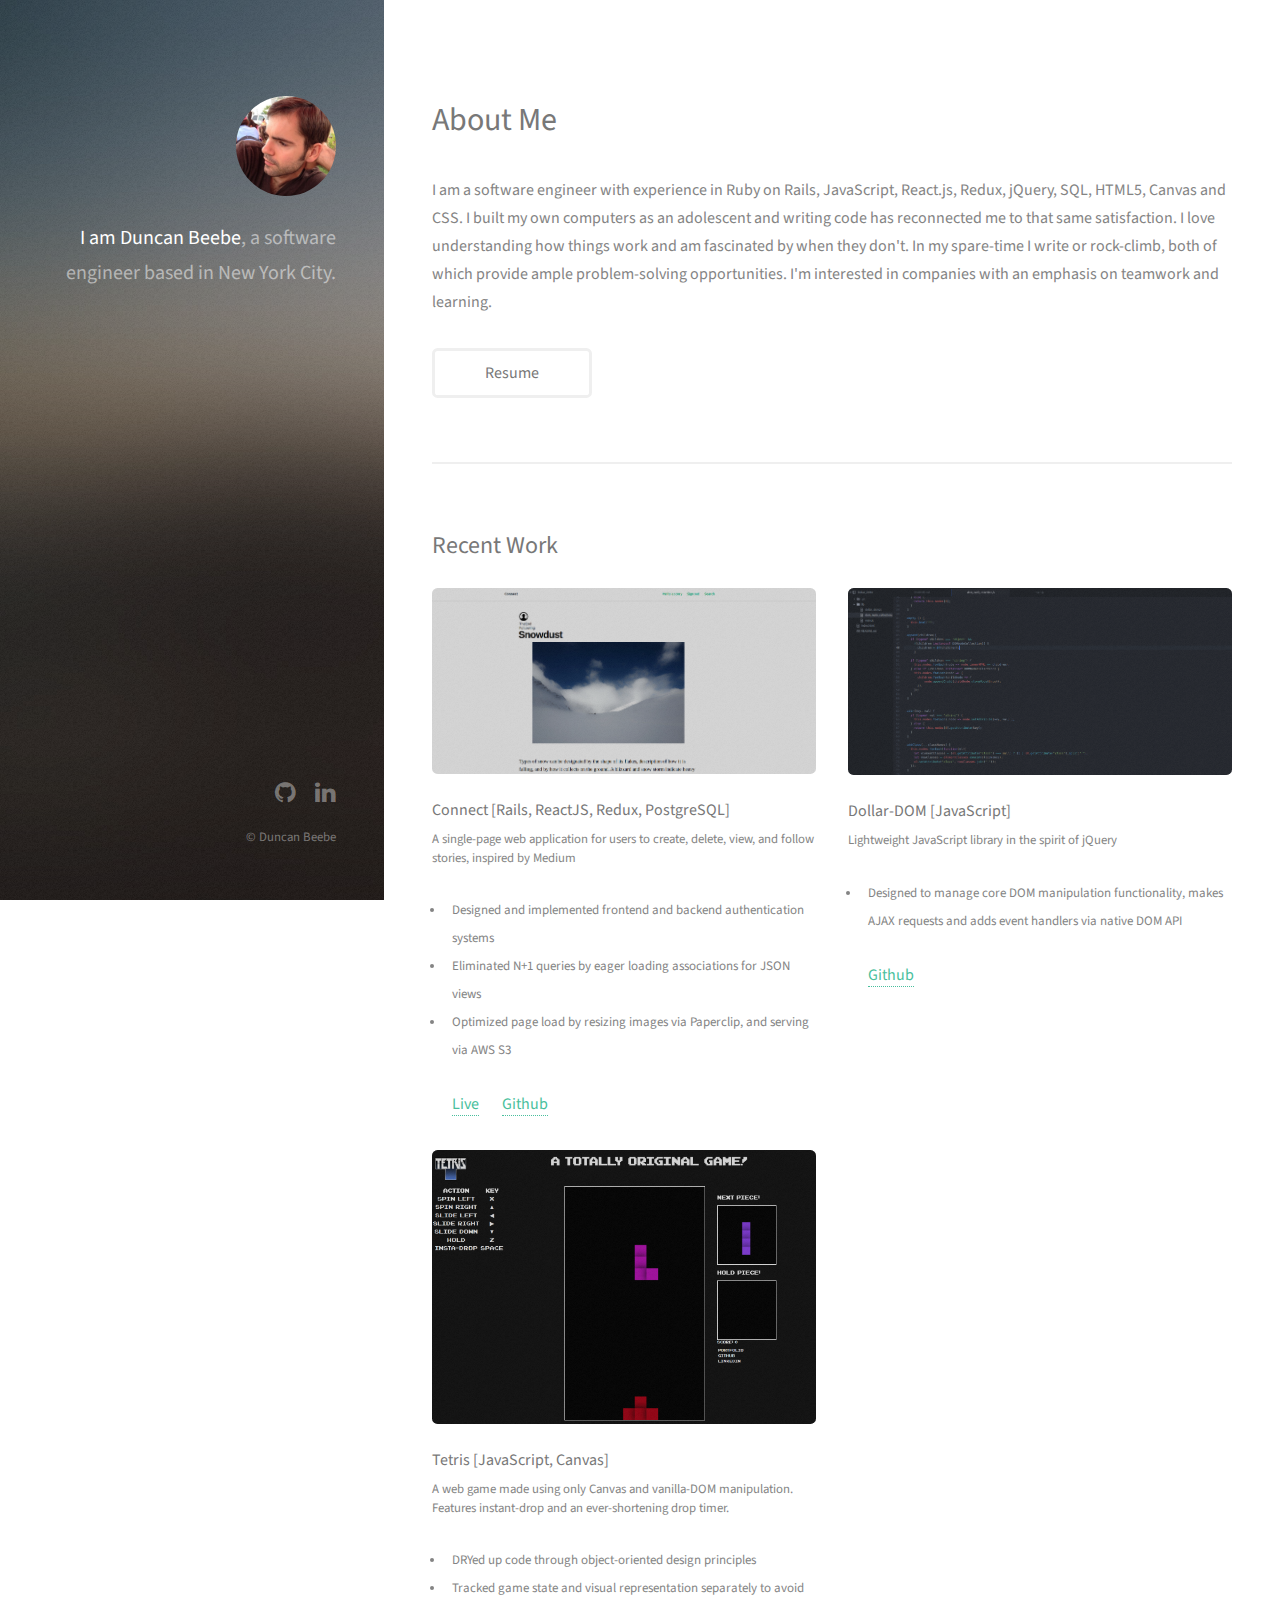
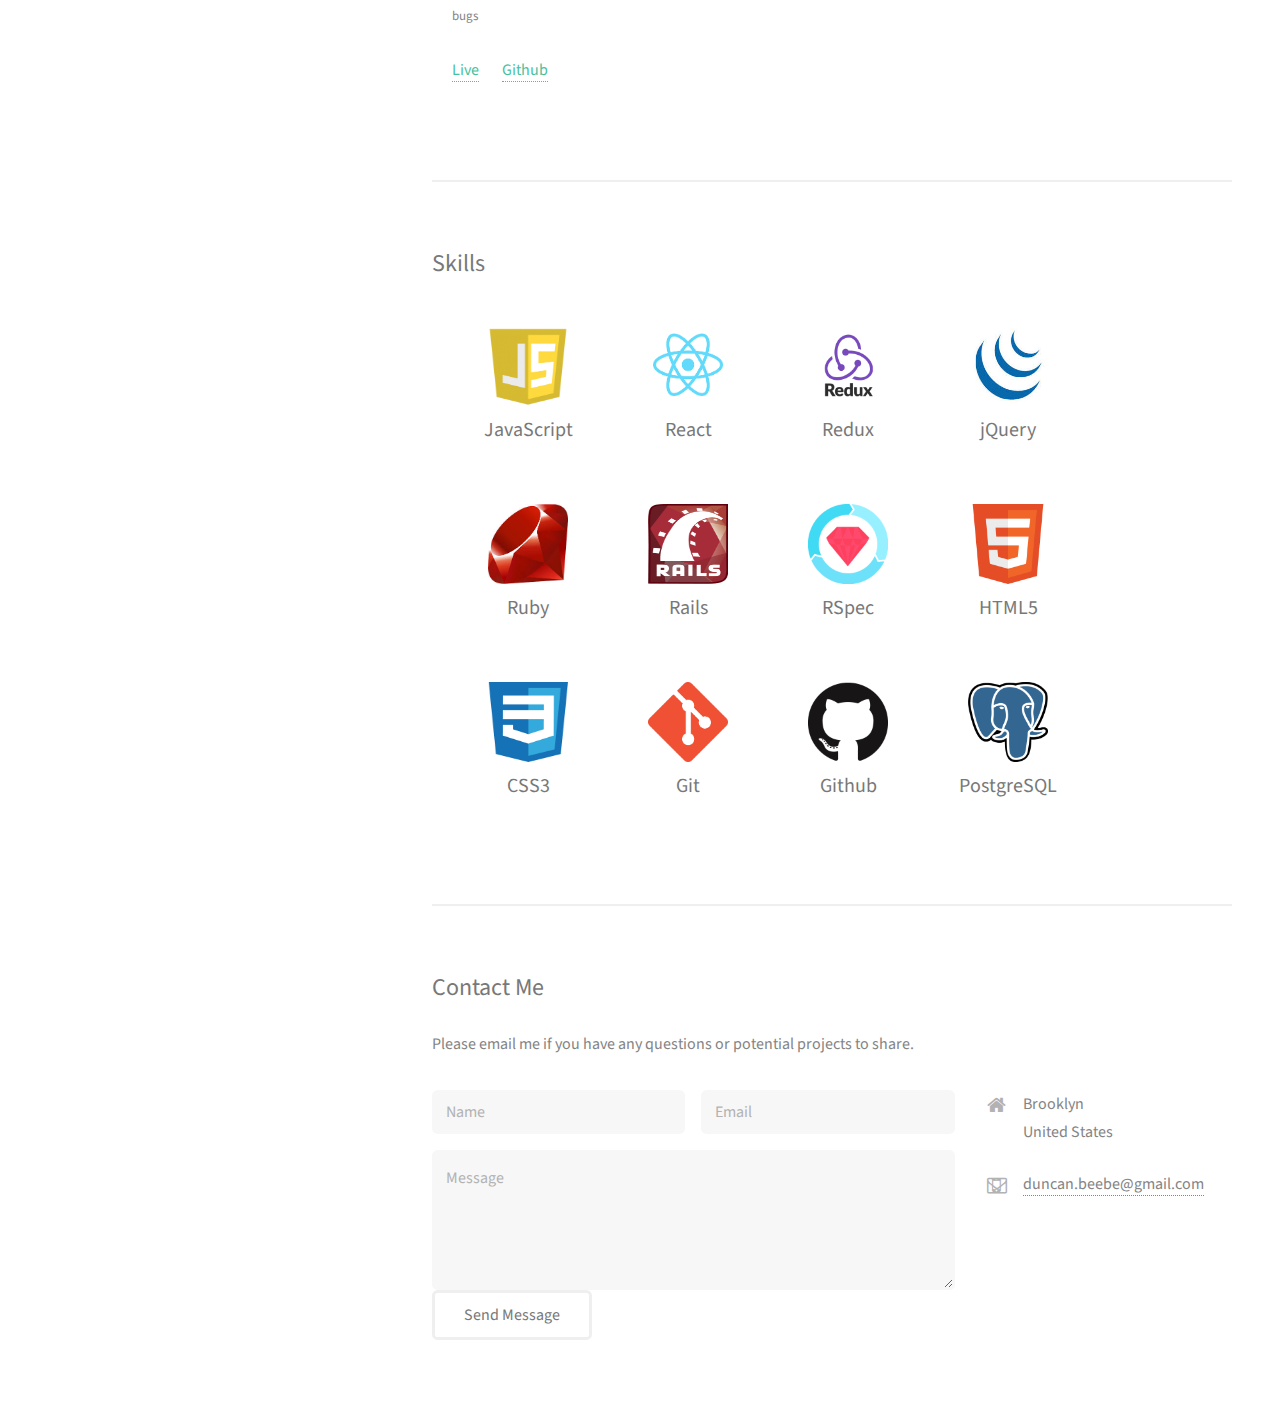
==== commit 34a2253e: "change pictures" ====
--- a/index.html
+++ b/index.html
@@ -73,7 +73,7 @@
 								<a class='project_a'href="https://github.com/duncanbb/Dollar_DOM">Github</a>
 							</article>
 							<article class="6u 12u$(xsmall) work-item">
-								<a href="images/fulls/tetris.jpg" class="image fit thumb"><img src="images/thumbs/tetris.jpg" alt="" /></a>
+								<a href="images/fulls/tetris.png" class="image fit thumb"><img src="images/thumbs/tetris.png" alt="" /></a>
 								<h3>Tetris [JavaScript, Canvas]</h3>
 								<p>A web game made using only Canvas and vanilla-DOM manipulation. Features instant-drop and an ever-shortening drop timer.
 								</p>
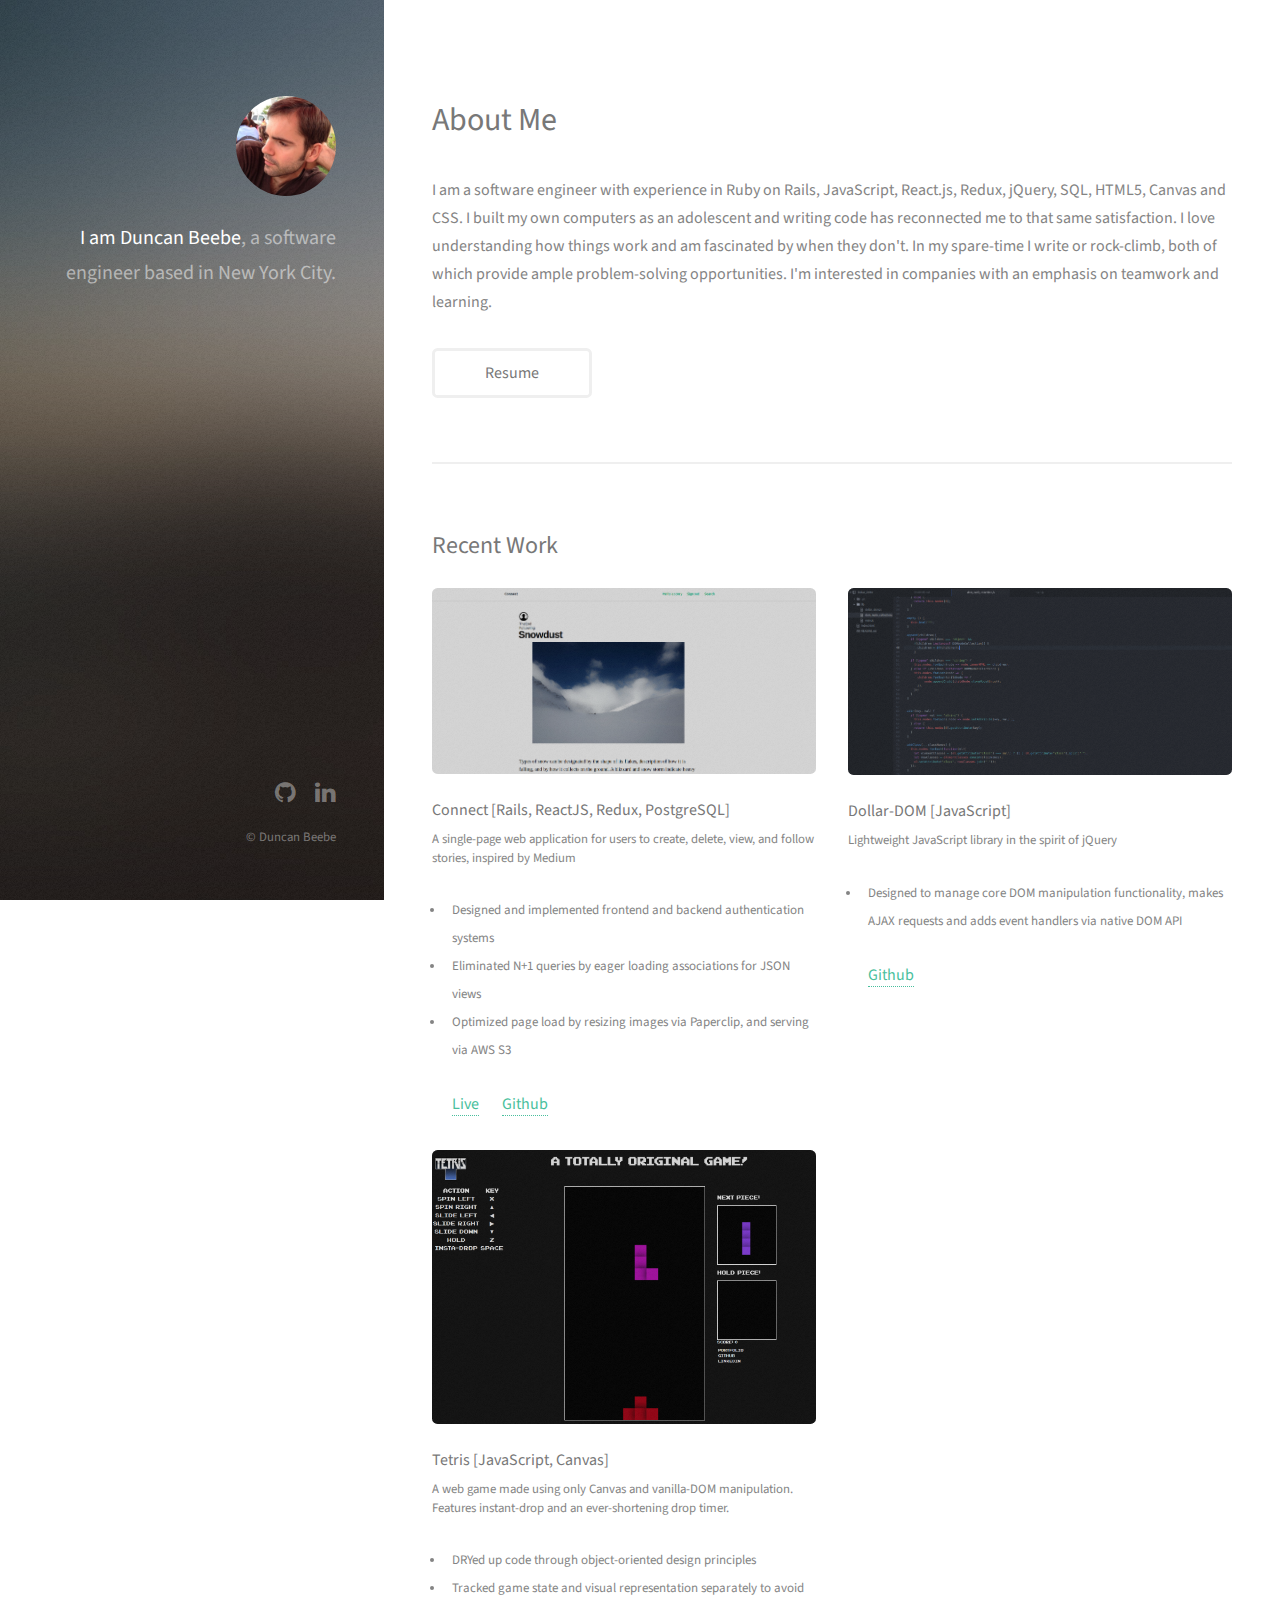
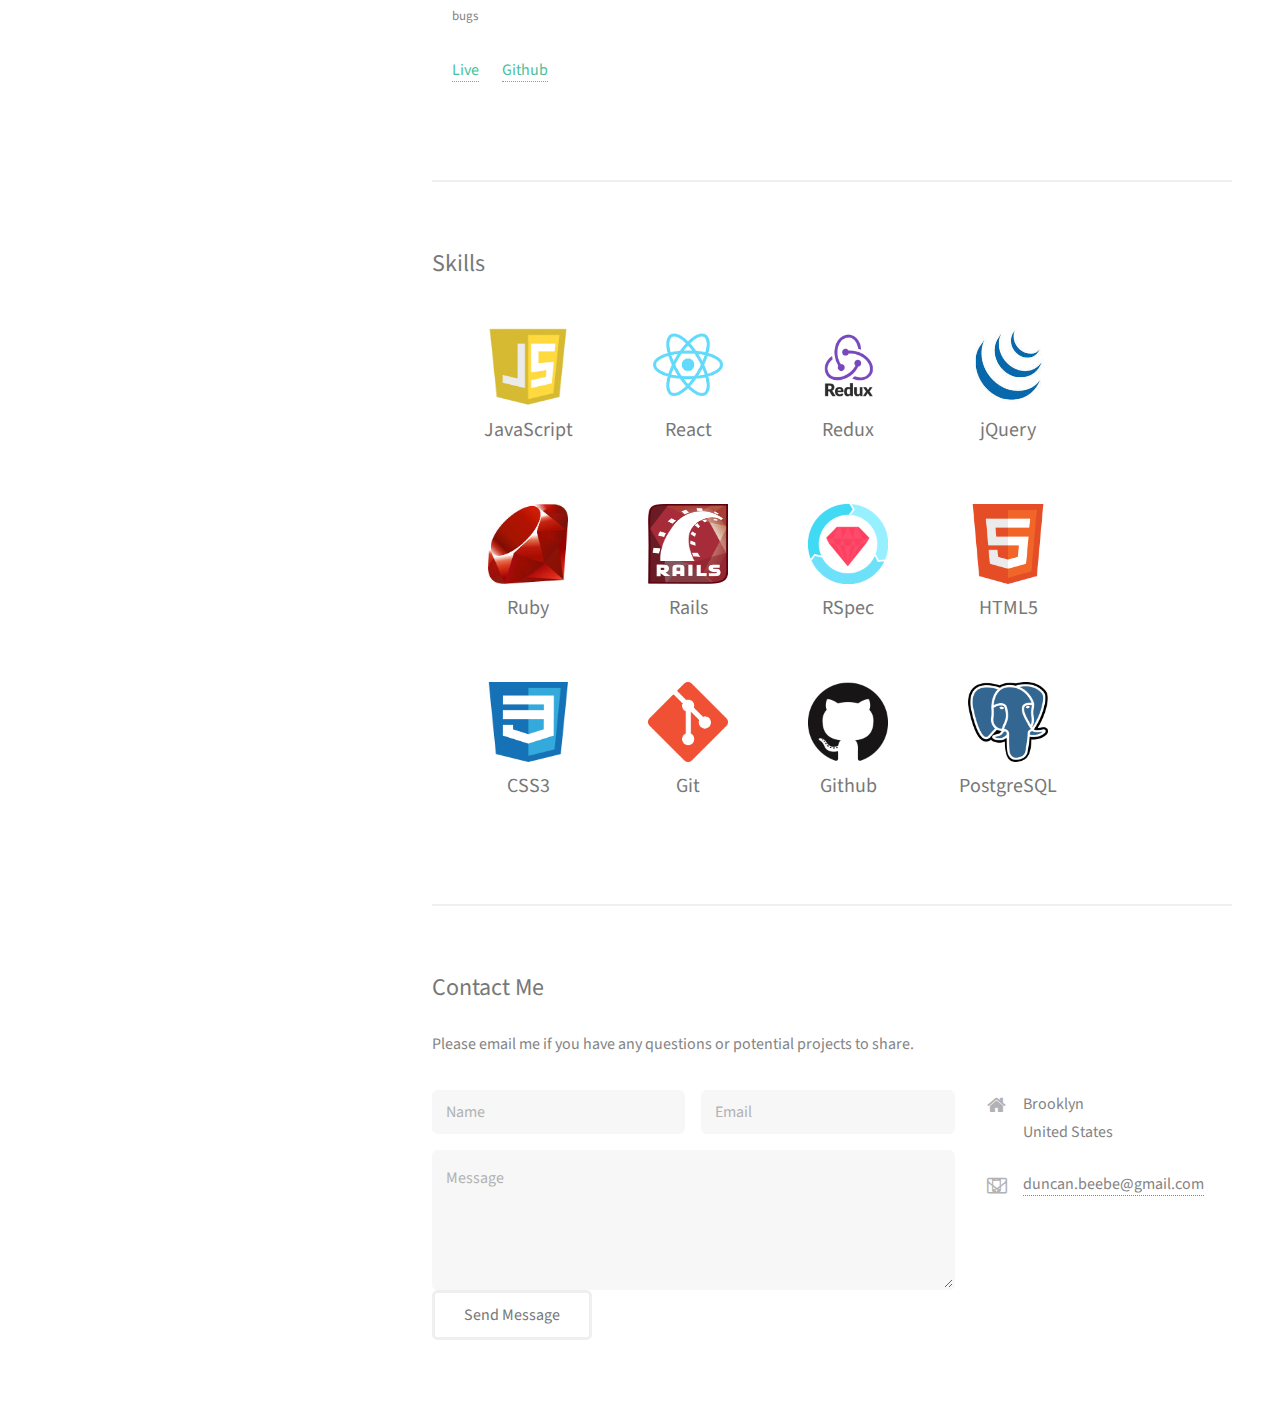
==== commit 3a653eb1: "update linkedin link - now personalized" ====
--- a/index.html
+++ b/index.html
@@ -156,7 +156,7 @@
 				<div class="inner">
 					<ul class="icons">
 						<li><a href="https://github.com/duncanbb" class="icon fa-github"><span class="label">Github</span></a></li>
-						<li><a href="https://www.linkedin.com/in/duncan-beebe-251503101" class="icon fa-linkedin"><span class="label">LinkedIn</span></a></li>
+						<li><a href="https://www.linkedin.com/in/duncan-beebe" class="icon fa-linkedin"><span class="label">LinkedIn</span></a></li>
 						<!-- <li><a href="#" class="icon fa-dribbble"><span class="label">Dribbble</span></a></li> -->
 						<!-- <li><a href="#" class="icon fa-envelope-o"><span class="label">Email</span></a></li> -->
 					</ul>
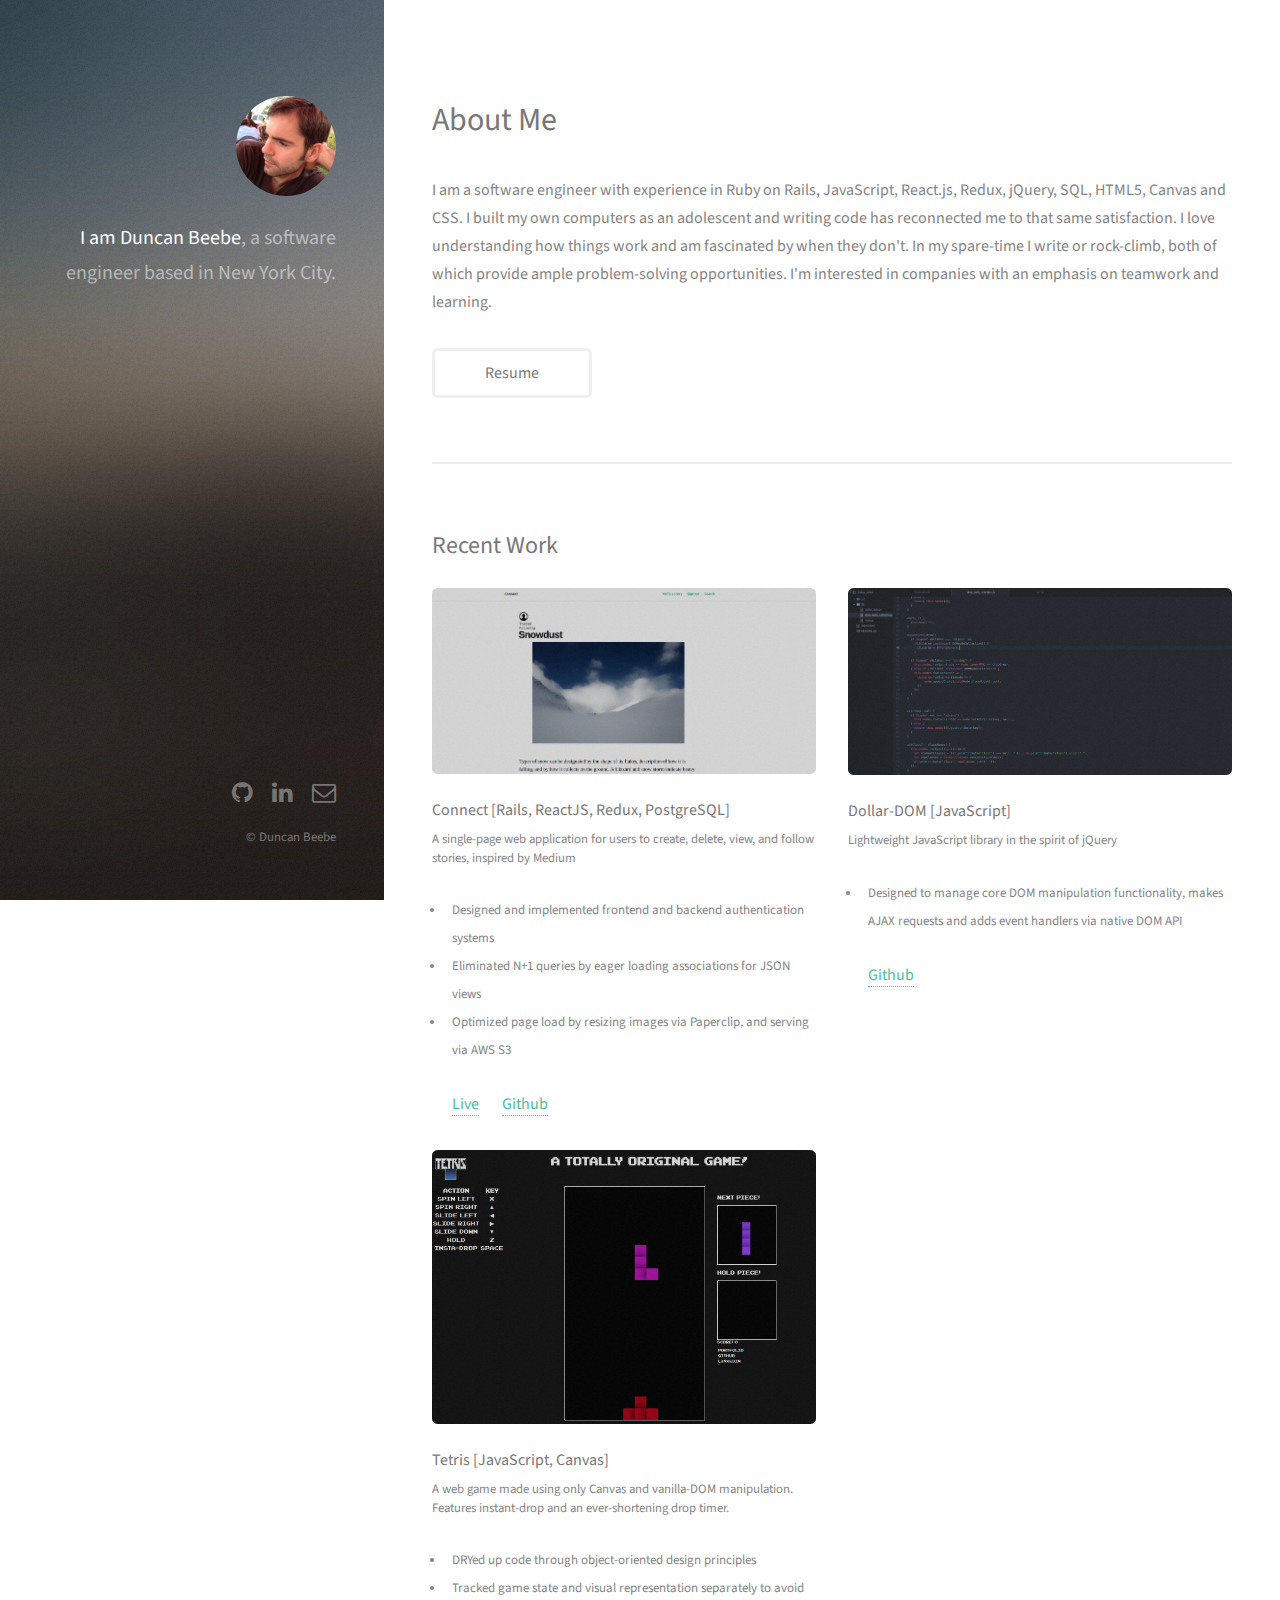
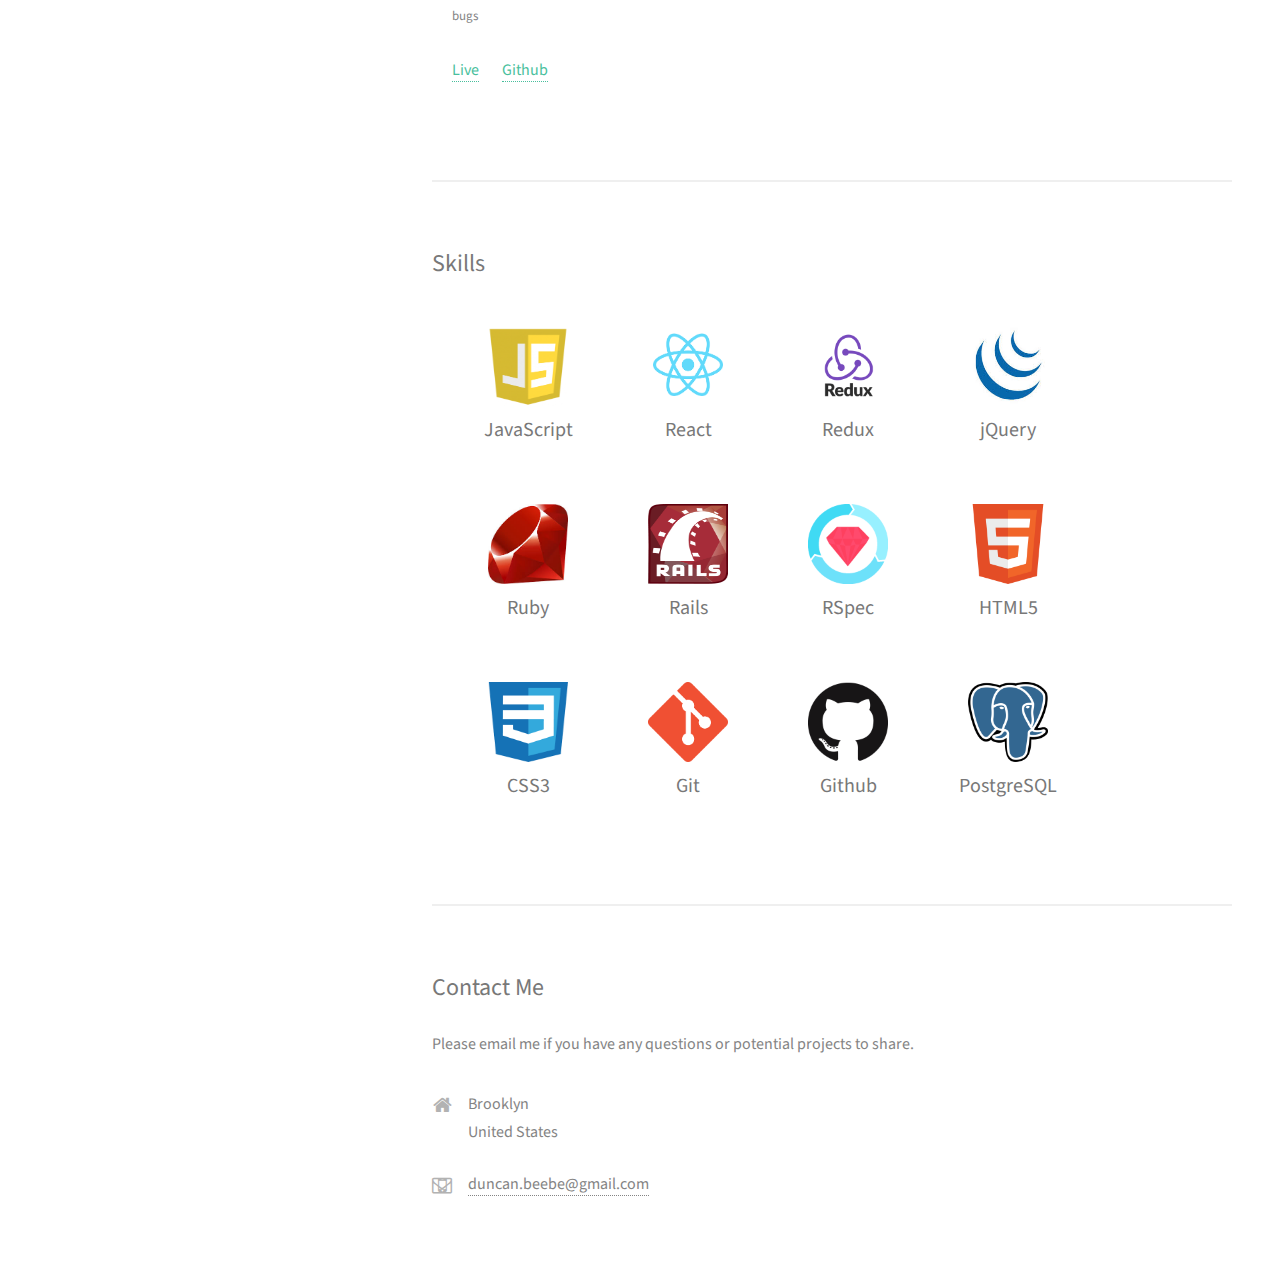
==== commit 557fa29c: "remove form" ====
--- a/index.html
+++ b/index.html
@@ -6,11 +6,11 @@
 		<meta name="viewport" content="width=device-width, initial-scale=1" />
 		<!--[if lte IE 8]><script src="assets/js/ie/html5shiv.js"></script><![endif]-->
 		<link rel="stylesheet" href="assets/css/main.css" />
-		<link rel="apple-touch-icon" sizes="152x152" href="/apple-touch-icon.png">
-		<link rel="icon" type="image/png" href="/favicon-32x32.png" sizes="32x32">
-		<link rel="icon" type="image/png" href="/favicon-16x16.png" sizes="16x16">
+		<link rel="apple-touch-icon" sizes="152x152" href="/apple-touch-icon.png?">
+		<link rel="icon" type="image/png" href="/favicon-32x32.png?" sizes="32x32">
+		<link rel="icon" type="image/png" href="/favicon-16x16.png?" sizes="16x16">
 		<link rel="manifest" href="/manifest.json">
-		<link rel="mask-icon" href="/safari-pinned-tab.svg" color="#5bbad5">
+		<link rel="mask-icon" href="/safari-pinned-tab.svg?" color="#5bbad5">
 		<meta name="theme-color" content="#ffffff">
 		<!--[if lte IE 8]><link rel="stylesheet" href="assets/css/ie8.css" /><![endif]-->
 		<base target="_top">
@@ -116,18 +116,6 @@
 						<h2>Contact Me</h2>
 						<p>Please email me if you have any questions or potential projects to share.</p>
 						<div class="row">
-							<div class="8u 12u$(small)">
-								<form action="https://formspree.io/duncan.beebe@gmail.com" method="POST">
-									<div class="row uniform 50%">
-										<div class="6u 12u$(xsmall)"><input type="text" name="name" id="name" placeholder="Name" /></div>
-										<div class="6u$ 12u$(xsmall)"><input type="email" name="email" id="email" placeholder="Email" /></div>
-										<div class="12u$"><textarea name="message" id="message" placeholder="Message" rows="4"></textarea></div>
-									</div>
-									<ul class="actions">
-										<li><input type="submit" value="Send Message" /></li>
-									</ul>
-								</form>
-							</div>
 							<div class="4u$ 12u$(small)">
 								<ul class="labeled-icons">
 									<li>
@@ -158,7 +146,7 @@
 						<li><a href="https://github.com/duncanbb" class="icon fa-github"><span class="label">Github</span></a></li>
 						<li><a href="https://www.linkedin.com/in/duncan-beebe" class="icon fa-linkedin"><span class="label">LinkedIn</span></a></li>
 						<!-- <li><a href="#" class="icon fa-dribbble"><span class="label">Dribbble</span></a></li> -->
-						<!-- <li><a href="#" class="icon fa-envelope-o"><span class="label">Email</span></a></li> -->
+						<li><a href="mailto:duncan.beebe@gmail.com" class="icon fa-envelope-o"><span class="label">Email</span></a></li>
 					</ul>
 					<ul class="copyright">
 						<li>&copy; Duncan Beebe</li>
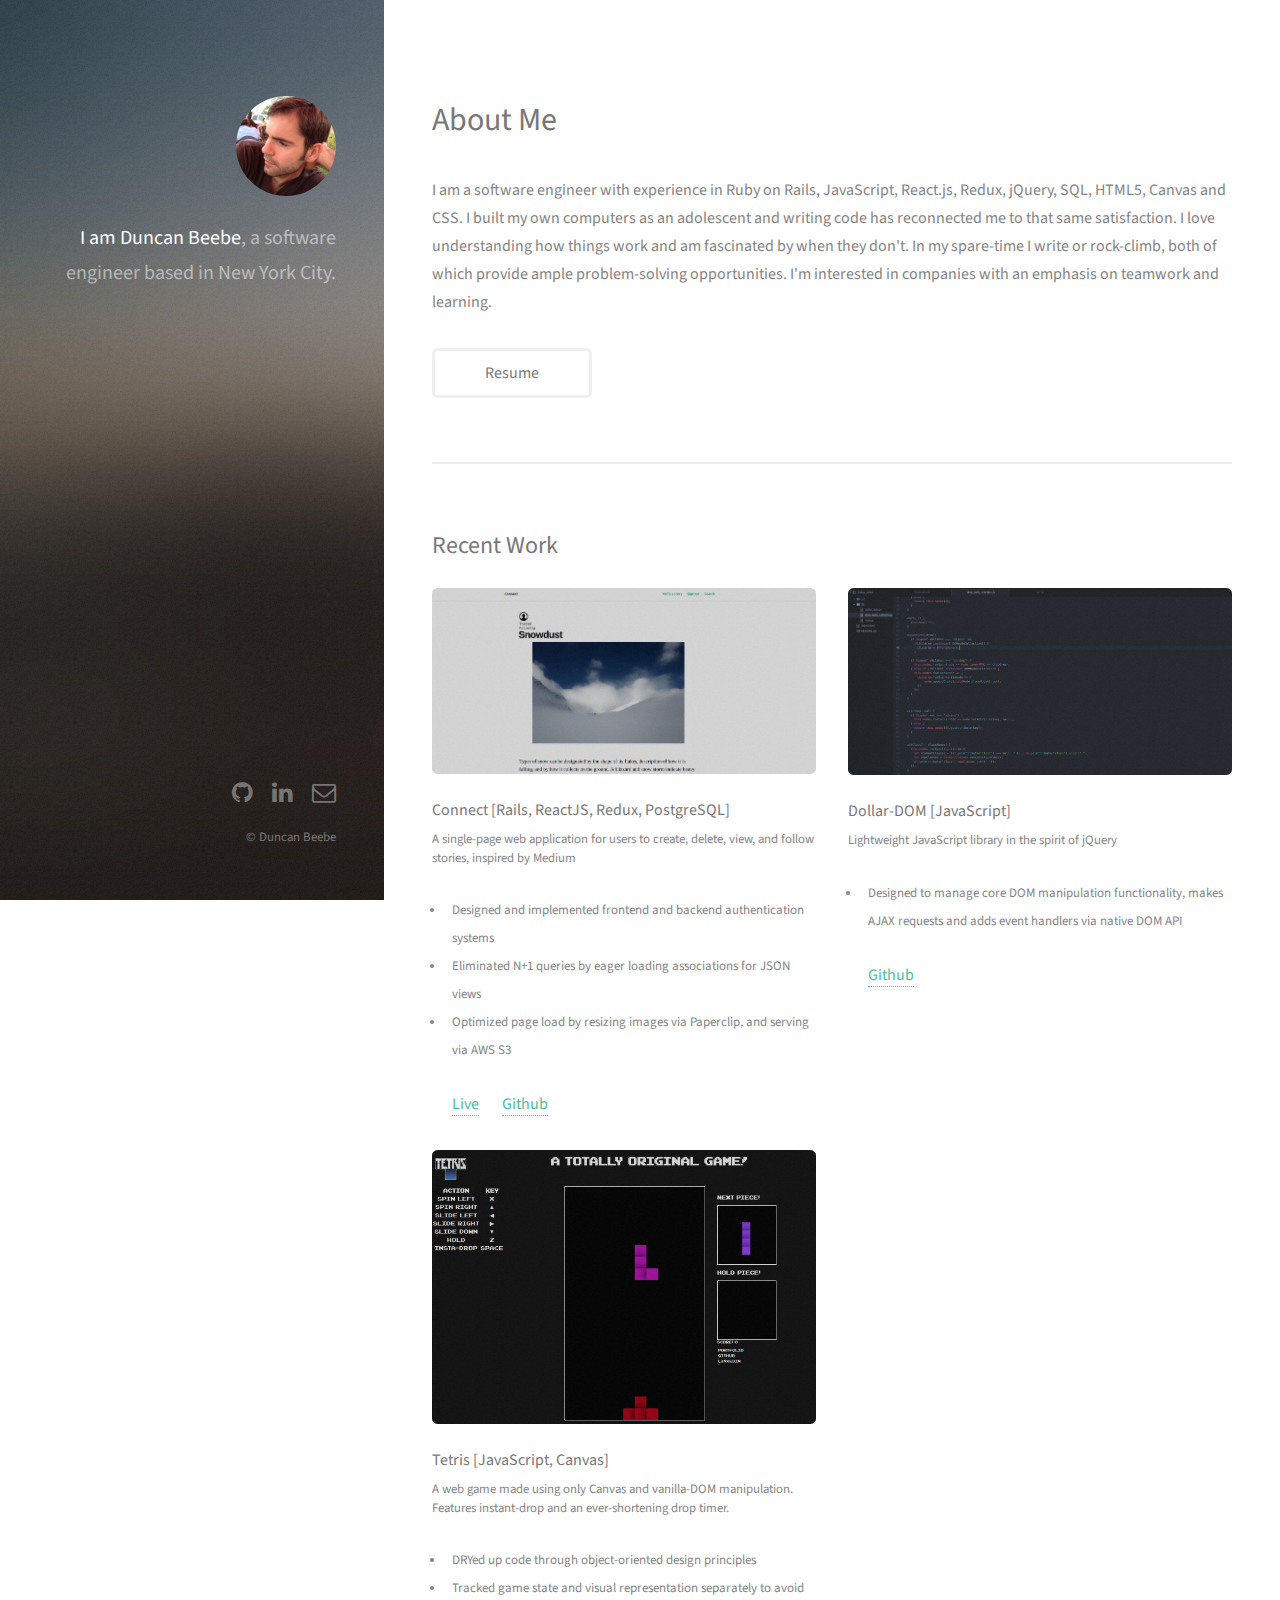
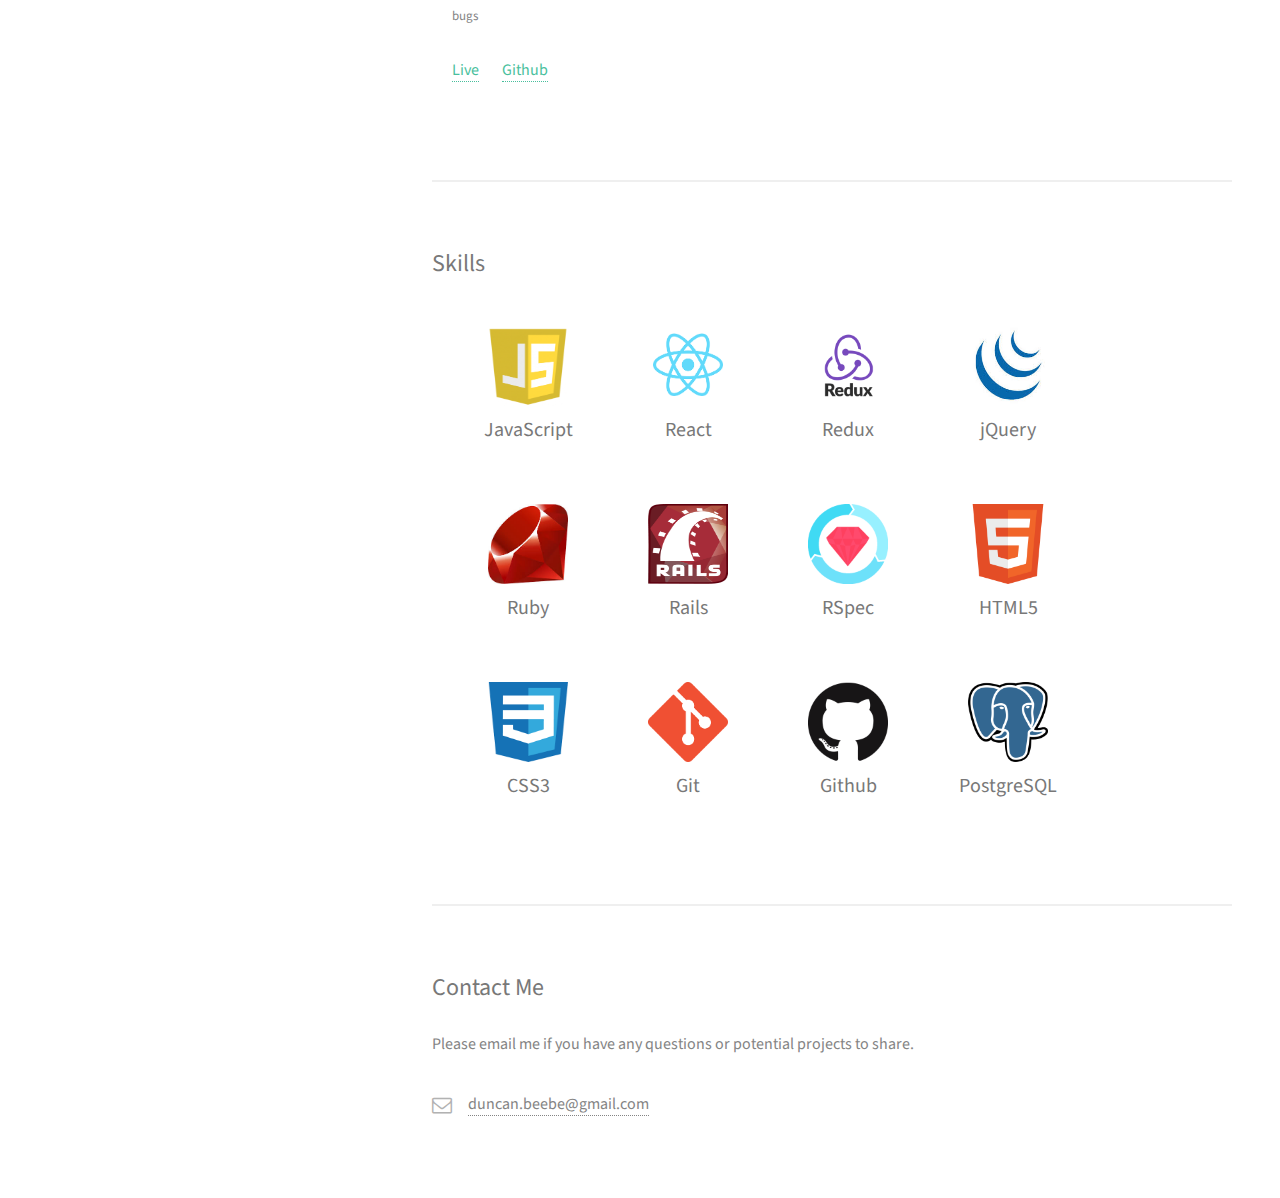
==== commit 2ea29c71: "remove random address" ====
--- a/index.html
+++ b/index.html
@@ -119,14 +119,6 @@
 							<div class="4u$ 12u$(small)">
 								<ul class="labeled-icons">
 									<li>
-										<h3 class="icon fa-home"><span class="label">Address</span></h3>
-										Brooklyn<br />
-										United States
-									</li>
-									<li>
-										<h3 class="icon fa-mobile"><span class="label">Phone</span></h3>
-									</li>
-									<li>
 										<h3 class="icon fa-envelope-o"><span class="label">Email</span></h3>
 										<a href="mailto:duncan.beebe@gmail.com">duncan.beebe@gmail.com</a>
 									</li>
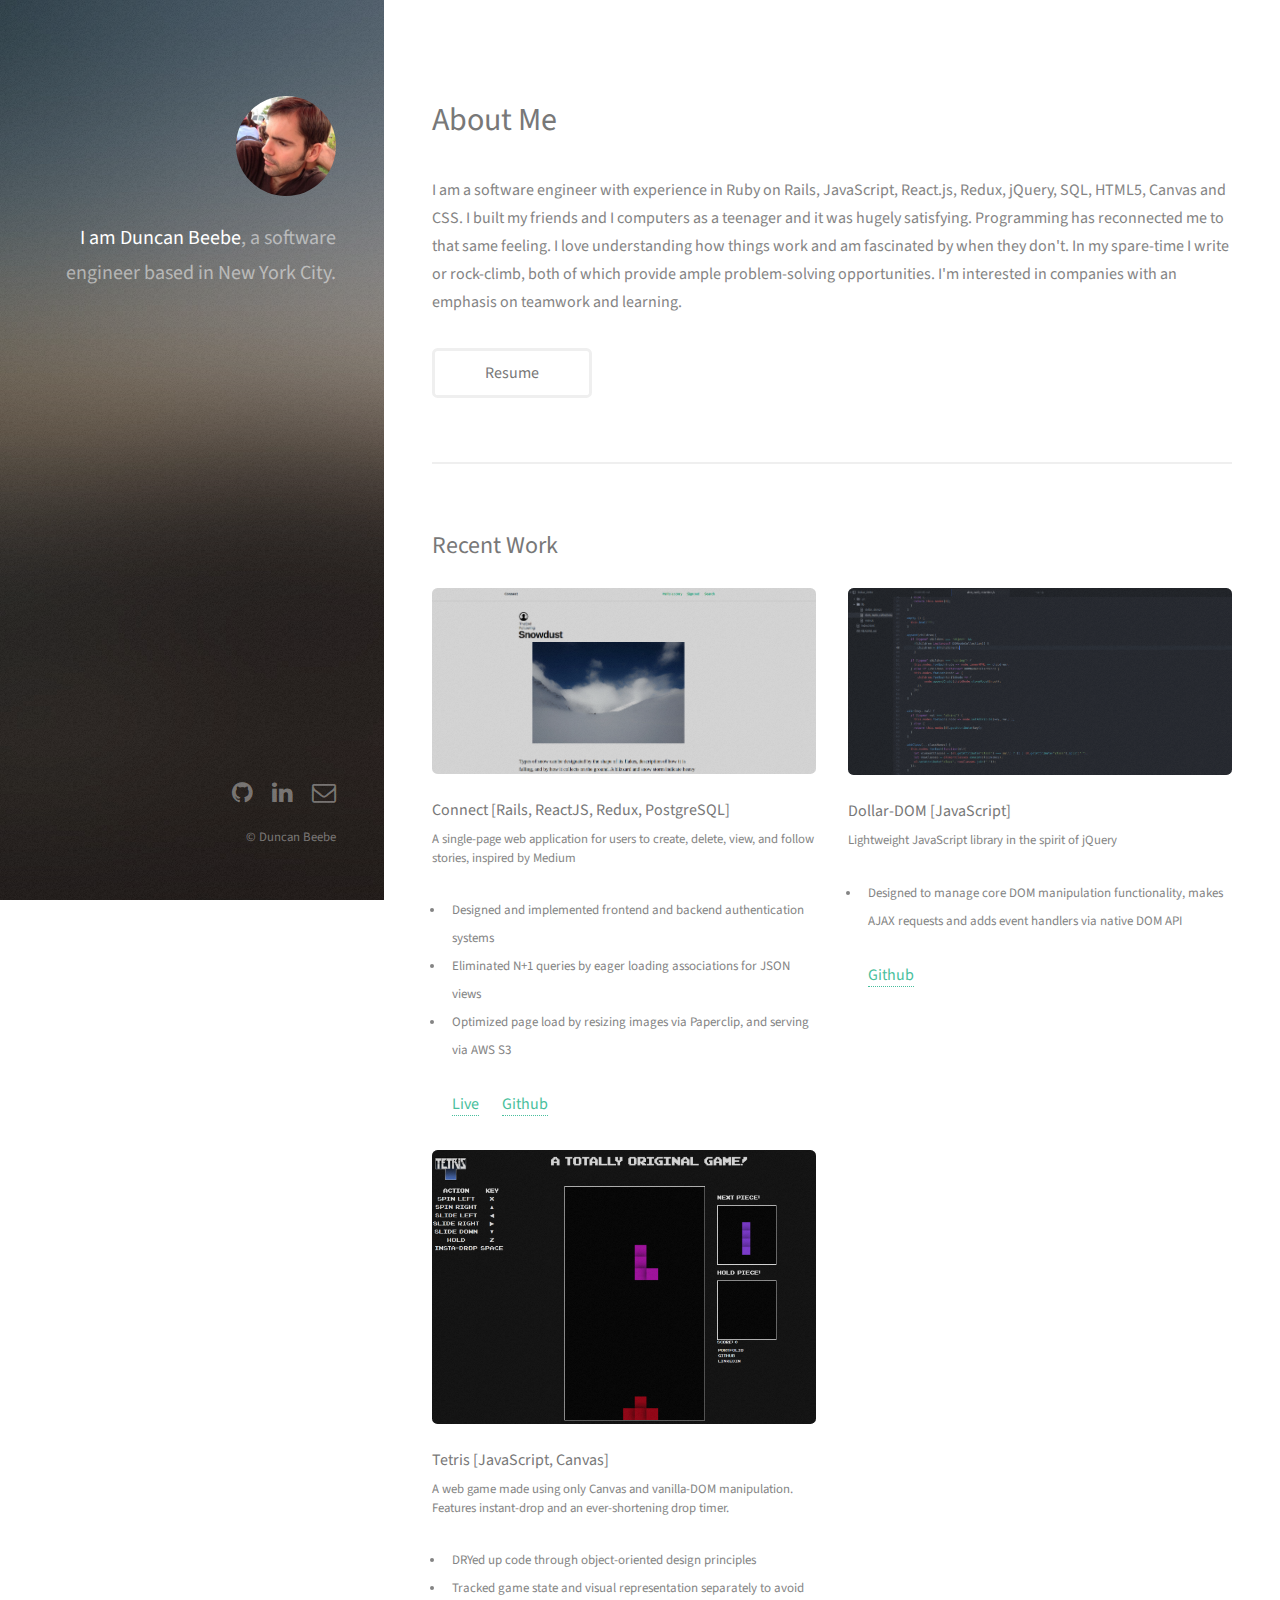
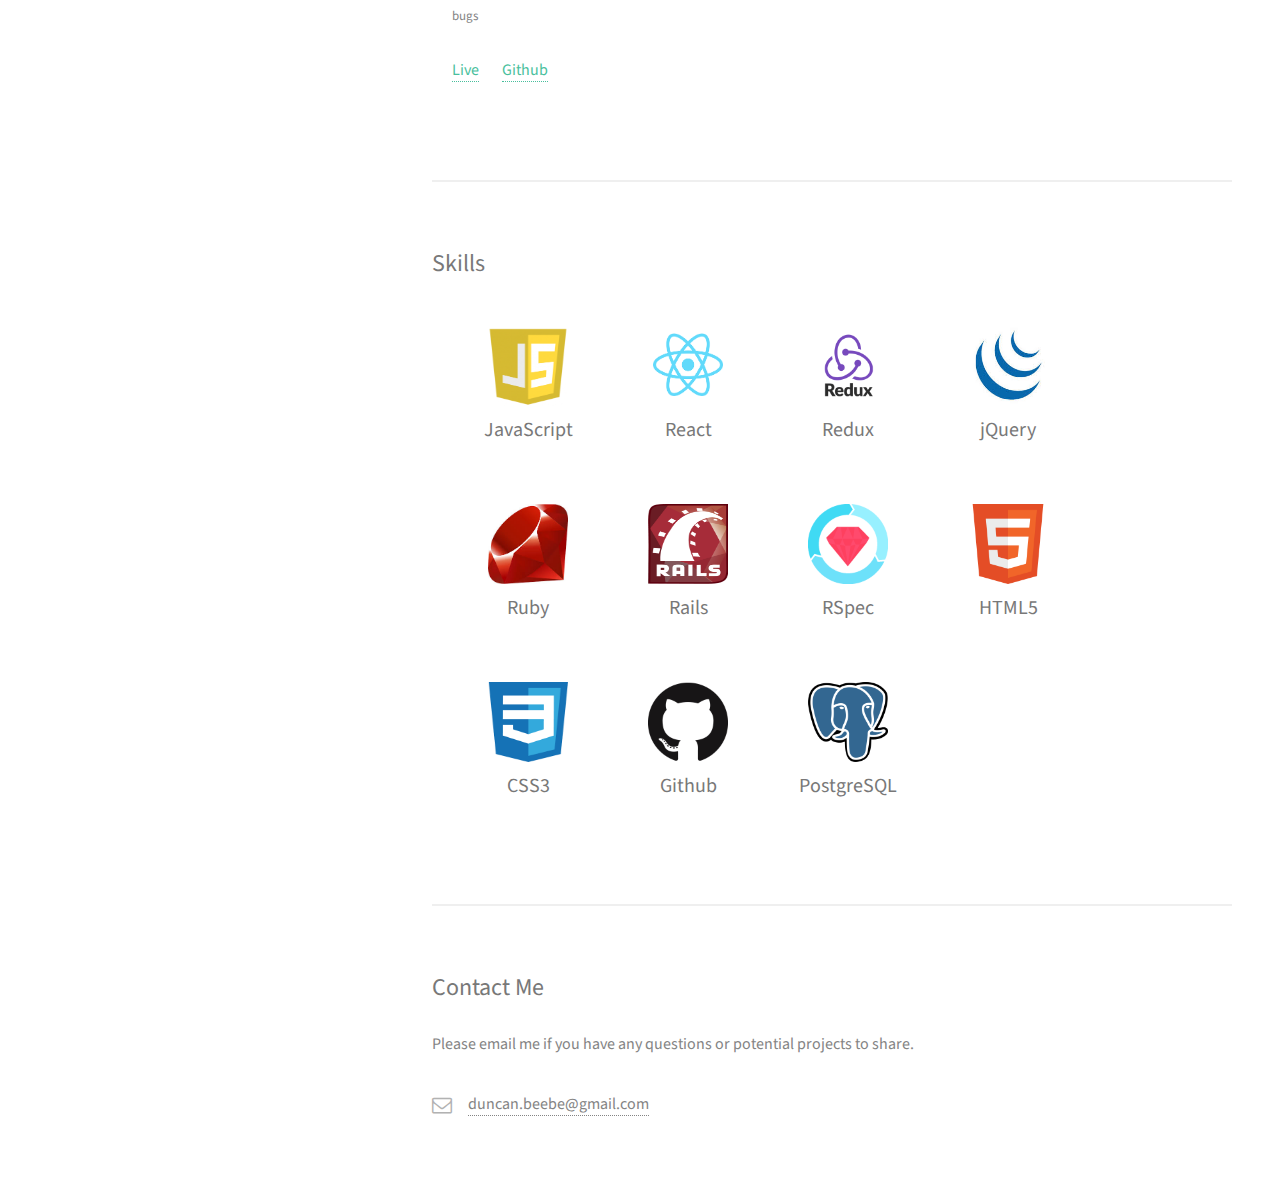
==== commit 74038d22: "change about'" ====
--- a/index.html
+++ b/index.html
@@ -35,7 +35,7 @@
 						<header class="major">
 							<h2>About Me</h2>
 						</header>
-						<p>I am a software engineer with experience in Ruby on Rails, JavaScript, React.js, Redux, jQuery, SQL, HTML5, Canvas and CSS. I built my own computers as an adolescent and writing code has reconnected me to that same satisfaction. I love understanding how things work and am fascinated by when they don't. In my spare-time I write or rock-climb, both of which provide ample problem-solving opportunities. I'm interested in companies with an emphasis on teamwork and learning.</p>
+						<p>I am a software engineer with experience in Ruby on Rails, JavaScript, React.js, Redux, jQuery, SQL, HTML5, Canvas and CSS. I built my friends and I computers as a teenager and it was hugely satisfying. Programming has reconnected me to that same feeling. I love understanding how things work and am fascinated by when they don't. In my spare-time I write or rock-climb, both of which provide ample problem-solving opportunities. I'm interested in companies with an emphasis on teamwork and learning.</p>
 						<ul class="actions">
 							<li><a href="assets/resources/resume.pdf" class="button">Resume</a></li>
 						</ul>
@@ -105,7 +105,6 @@
 							<li><img src="images/thumbs/rspec.png"/><h3>RSpec</h3></li>
 							<li><img src="images/thumbs/HTML5.png"/><h3>HTML5</h3></li>
 							<li><img src="images/thumbs/css.png"/><h3>CSS3</h3></li>
-							<li><img src="images/thumbs/git.png"/><h3>Git<h3/></li>
 							<li><img src="images/thumbs/github.png"/><h3>Github</h3></li>
 							<li><img src="images/thumbs/postgresql.png"/><h3>PostgreSQL</h3></li>
 						</ul>
